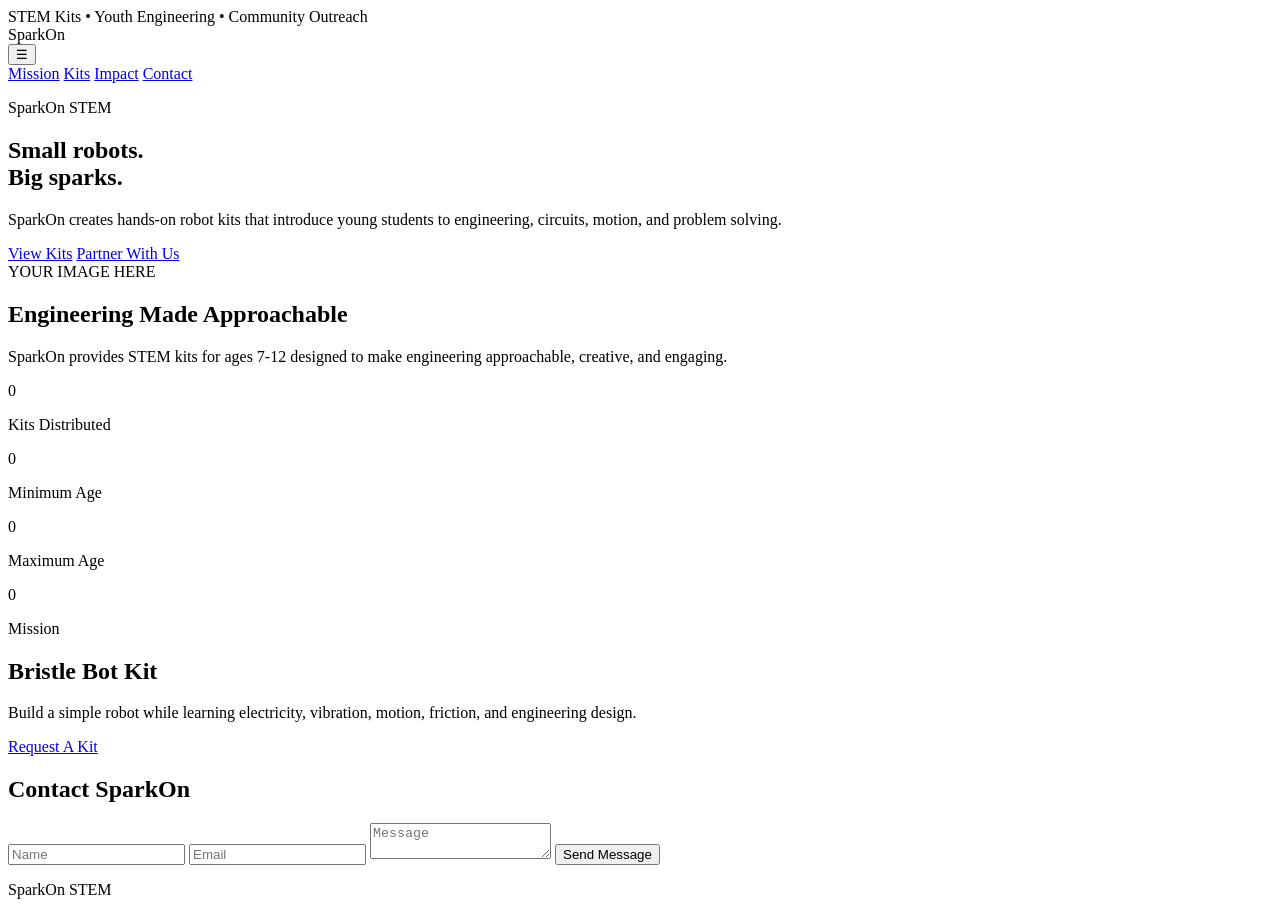
==== index.html @ 57039342 "Create index.html" ====
<!DOCTYPE html>
<html lang="en">
<head>
<meta charset="UTF-8">
<meta name="viewport" content="width=device-width, initial-scale=1.0">
<title>SparkOn STEM</title>
<link rel="stylesheet" href="styles.css">
</head>

<body>

<section class="sponsor-strip">
STEM Kits • Youth Engineering • Community Outreach
</section>

<header class="navbar">

<div class="logo">
SparkOn
</div>

<button id="menuBtn" class="menu-btn">
☰
</button>

<nav id="navMenu">
<a href="#mission">Mission</a>
<a href="#kits">Kits</a>
<a href="#impact">Impact</a>
<a href="#contact">Contact</a>
</nav>

</header>

<section class="hero">

<div class="hero-content">

<p class="eyebrow">
SparkOn STEM
</p>

<h1>
Small robots.<br>
Big sparks.
</h1>

<p>
SparkOn creates hands-on robot kits that introduce young students to engineering, circuits, motion, and problem solving.
</p>

<div class="hero-buttons">
<a class="btn primary" href="#kits">View Kits</a>
<a class="btn secondary" href="#contact">Partner With Us</a>
</div>

</div>

</section>

<section id="mission" class="grid-section">

<div class="image-placeholder">
YOUR IMAGE HERE
</div>

<div>
<h2>Engineering Made Approachable</h2>

<p>
SparkOn provides STEM kits for ages 7-12 designed to make engineering approachable, creative, and engaging.
</p>

</div>

</section>

<section id="impact" class="stats">

<div>
<span data-count="50">0</span>
<p>Kits Distributed</p>
</div>

<div>
<span data-count="7">0</span>
<p>Minimum Age</p>
</div>

<div>
<span data-count="12">0</span>
<p>Maximum Age</p>
</div>

<div>
<span data-count="1">0</span>
<p>Mission</p>
</div>

</section>

<section id="kits" class="main-section">

<h2>Bristle Bot Kit</h2>

<p>
Build a simple robot while learning electricity, vibration, motion, friction, and engineering design.
</p>

<a class="btn primary" href="#contact">
Request A Kit
</a>

</section>

<section id="contact" class="contact-section">

<h2>Contact SparkOn</h2>

<form>

<input type="text" placeholder="Name">

<input type="email" placeholder="Email">

<textarea placeholder="Message"></textarea>

<button class="btn primary">
Send Message
</button>

</form>

</section>

<footer>

<p>
SparkOn STEM
</p>

</footer>

<script src="script.js"></script>

</body>
</html>
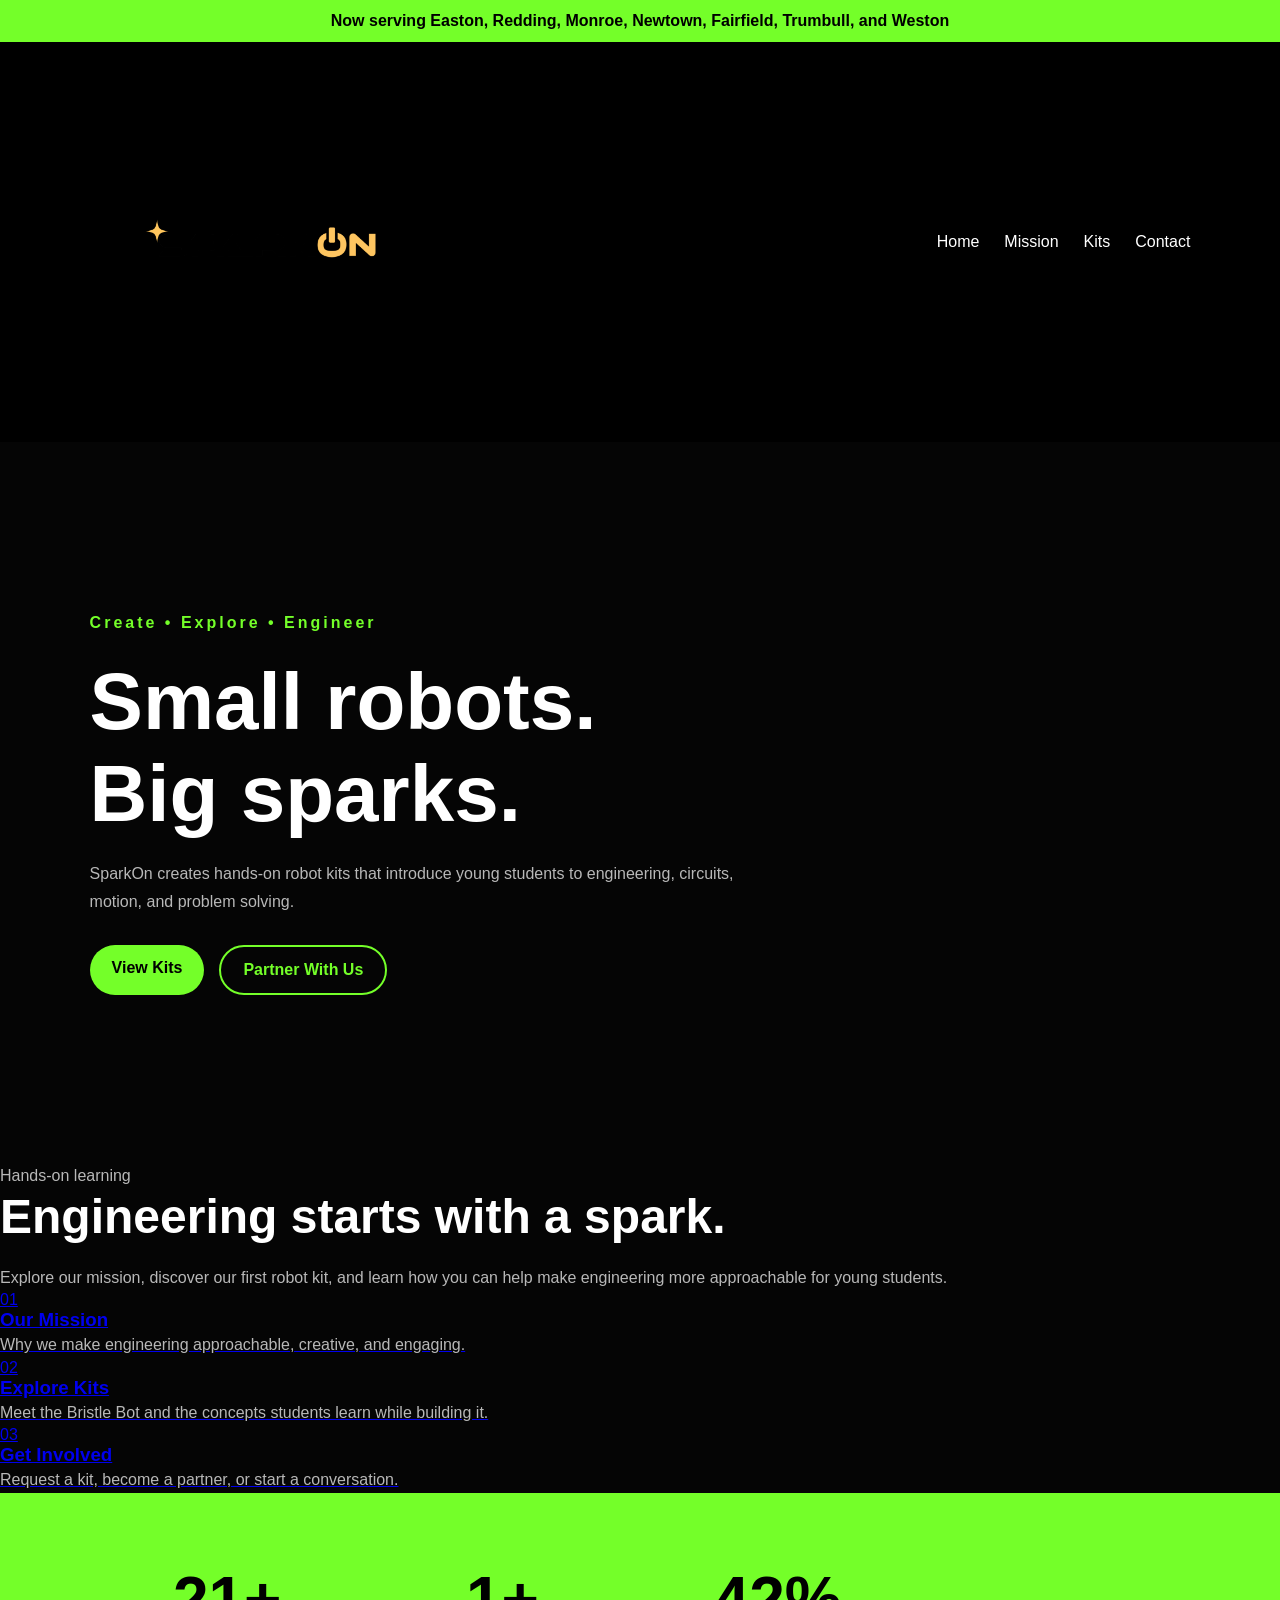
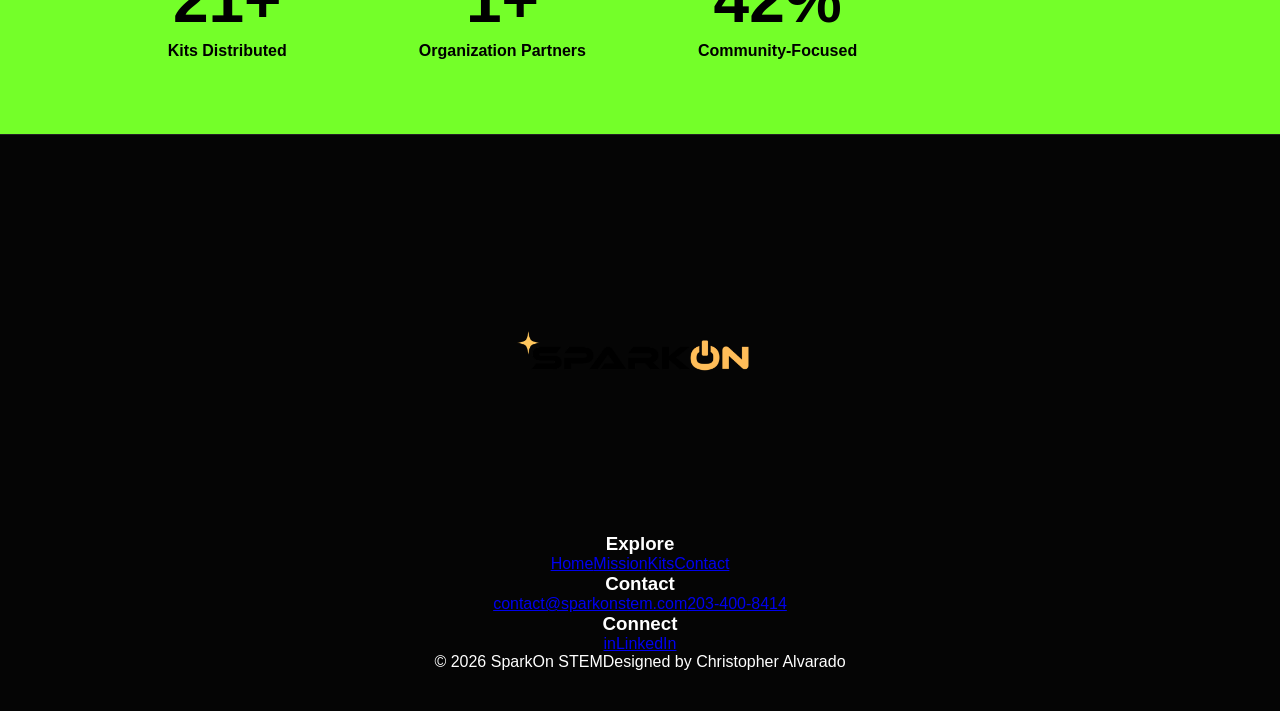
==== commit 9e7ba788: "Add files via upload Update SparkOn website design." ====
--- a/index.html
+++ b/index.html
@@ -3,145 +3,67 @@
 <head>
 <meta charset="UTF-8">
 <meta name="viewport" content="width=device-width, initial-scale=1.0">
-<title>SparkOn STEM</title>
-<link rel="stylesheet" href="styles.css">
+<title>SparkOn STEM | Home</title>
+<script>try{if(sessionStorage.getItem("sparkonPageTransition")==="1"){document.documentElement.classList.add("transition-preload");document.documentElement.style.background="#ffc45c";}}catch(e){}</script>
+<link rel="stylesheet" href="styles.css?v=32">
 </head>
+<body>
+<section class="sponsor-strip">Now serving Easton, Redding, Monroe, Newtown, Fairfield, Trumbull, and Weston</section>
+<header class="navbar">
+<a class="logo" href="index.html" aria-label="SparkOn home">
+<img src="sparkon-logo.png?v=2" alt="SparkOn" width="354" height="354">
+</a>
+<button id="menuBtn" class="menu-btn" aria-label="Open navigation">☰</button>
+<nav id="navMenu">
+<a class="active" href="index.html">Home</a>
+<a href="mission.html">Mission</a>
+<a href="kits.html">Kits</a>
+<a href="contact.html">Contact</a>
+</nav>
+</header>
 
-<body>
-
-<section class="sponsor-strip">
-STEM Kits • Youth Engineering • Community Outreach
+<main>
+<section class="hero">
+<div class="hero-content">
+<p class="eyebrow">Create • Explore • Engineer</p>
+<h1>Small robots.<br>Big sparks.</h1>
+<p>SparkOn creates hands-on robot kits that introduce young students to engineering, circuits, motion, and problem solving.</p>
+<div class="hero-buttons">
+<a class="btn primary" href="kits.html">View Kits</a>
+<a class="btn secondary" href="contact.html">Partner With Us</a>
+</div>
+</div>
 </section>
 
-<header class="navbar">
-
-<div class="logo">
-SparkOn
+<section class="home-intro">
+<p class="section-label">Hands-on learning</p>
+<h2>Engineering starts with a spark.</h2>
+<p>Explore our mission, discover our first robot kit, and learn how you can help make engineering more approachable for young students.</p>
+<div class="page-cards">
+<a class="page-card" href="mission.html"><span>01</span><h3>Our Mission</h3><p>Why we make engineering approachable, creative, and engaging.</p></a>
+<a class="page-card" href="kits.html"><span>02</span><h3>Explore Kits</h3><p>Meet the Bristle Bot and the concepts students learn while building it.</p></a>
+<a class="page-card" href="contact.html"><span>03</span><h3>Get Involved</h3><p>Request a kit, become a partner, or start a conversation.</p></a>
 </div>
-
-<button id="menuBtn" class="menu-btn">
-☰
-</button>
-
-<nav id="navMenu">
-<a href="#mission">Mission</a>
-<a href="#kits">Kits</a>
-<a href="#impact">Impact</a>
-<a href="#contact">Contact</a>
-</nav>
-
-</header>
-
-<section class="hero">
-
-<div class="hero-content">
-
-<p class="eyebrow">
-SparkOn STEM
-</p>
-
-<h1>
-Small robots.<br>
-Big sparks.
-</h1>
-
-<p>
-SparkOn creates hands-on robot kits that introduce young students to engineering, circuits, motion, and problem solving.
-</p>
-
-<div class="hero-buttons">
-<a class="btn primary" href="#kits">View Kits</a>
-<a class="btn secondary" href="#contact">Partner With Us</a>
-</div>
-
-</div>
-
 </section>
 
-<section id="mission" class="grid-section">
-
-<div class="image-placeholder">
-YOUR IMAGE HERE
-</div>
-
-<div>
-<h2>Engineering Made Approachable</h2>
-
-<p>
-SparkOn provides STEM kits for ages 7-12 designed to make engineering approachable, creative, and engaging.
-</p>
-
-</div>
-
+<section class="stats">
+<div><span data-count="50" data-suffix="+">0</span><p>Kits Distributed</p></div>
+<div><span data-count="3" data-suffix="+">0</span><p>Organization Partners</p></div>
+<div><span data-count="100" data-suffix="%">0</span><p>Community-Focused</p></div>
 </section>
-
-<section id="impact" class="stats">
-
-<div>
-<span data-count="50">0</span>
-<p>Kits Distributed</p>
-</div>
-
-<div>
-<span data-count="7">0</span>
-<p>Minimum Age</p>
-</div>
-
-<div>
-<span data-count="12">0</span>
-<p>Maximum Age</p>
-</div>
-
-<div>
-<span data-count="1">0</span>
-<p>Mission</p>
-</div>
-
-</section>
-
-<section id="kits" class="main-section">
-
-<h2>Bristle Bot Kit</h2>
-
-<p>
-Build a simple robot while learning electricity, vibration, motion, friction, and engineering design.
-</p>
-
-<a class="btn primary" href="#contact">
-Request A Kit
-</a>
-
-</section>
-
-<section id="contact" class="contact-section">
-
-<h2>Contact SparkOn</h2>
-
-<form>
-
-<input type="text" placeholder="Name">
-
-<input type="email" placeholder="Email">
-
-<textarea placeholder="Message"></textarea>
-
-<button class="btn primary">
-Send Message
-</button>
-
-</form>
-
-</section>
+</main>
 
 <footer>
-
-<p>
-SparkOn STEM
-</p>
-
+<div class="footer-main">
+<div class="footer-brand">
+<a class="footer-logo-main" href="index.html" aria-label="SparkOn home"><img src="sparkon-footer-logo.png" alt="SparkOn" width="354" height="354"></a>
+</div>
+<div class="footer-column"><h3>Explore</h3><a href="index.html">Home</a><a href="mission.html">Mission</a><a href="kits.html">Kits</a><a href="contact.html">Contact</a></div>
+<div class="footer-column"><h3>Contact</h3><a href="mailto:contact@sparkonstem.com?subject=SparkOn%20STEM%20Inquiry">contact@sparkonstem.com</a><a href="tel:+12034008414">203-400-8414</a></div>
+<div class="footer-column"><h3>Connect</h3><a class="footer-social" href="https://www.linkedin.com/company/sparkonstem/?viewAsMember=true" target="_blank" rel="noopener noreferrer"><span class="linkedin-icon" aria-hidden="true">in</span><span>LinkedIn</span></a></div>
+</div>
+<div class="footer-bottom"><span>© 2026 SparkOn STEM</span><span>Designed by Christopher Alvarado</span></div>
 </footer>
-
-<script src="script.js"></script>
-
+<script src="script.js?v=28"></script>
 </body>
 </html>
--- a/styles.css
+++ b/styles.css
@@ -0,0 +1,178 @@
+:root{
+--green:#74ff29;
+--black:#050505;
+--white:#ffffff;
+--gray:#b8b8b8;
+}
+
+*{
+margin:0;
+padding:0;
+box-sizing:border-box;
+}
+
+body{
+font-family:Arial,Helvetica,sans-serif;
+background:var(--black);
+color:white;
+}
+
+.sponsor-strip{
+background:var(--green);
+color:black;
+padding:12px;
+text-align:center;
+font-weight:800;
+}
+
+.navbar{
+display:flex;
+justify-content:space-between;
+align-items:center;
+padding:20px 7%;
+background:#000;
+position:sticky;
+top:0;
+}
+
+.logo{
+font-size:1.5rem;
+font-weight:900;
+}
+
+nav{
+display:flex;
+gap:25px;
+}
+
+nav a{
+text-decoration:none;
+color:white;
+}
+
+.hero{
+min-height:80vh;
+display:flex;
+align-items:center;
+padding:7%;
+}
+
+.hero-content{
+max-width:700px;
+}
+
+.eyebrow{
+color:var(--green);
+letter-spacing:3px;
+font-weight:700;
+}
+
+h1{
+font-size:5rem;
+margin:20px 0;
+}
+
+h2{
+font-size:3rem;
+margin-bottom:20px;
+}
+
+p{
+line-height:1.7;
+color:var(--gray);
+}
+
+.hero-buttons{
+display:flex;
+gap:15px;
+margin-top:30px;
+}
+
+.btn{
+padding:14px 22px;
+border-radius:999px;
+text-decoration:none;
+font-weight:800;
+display:inline-block;
+border:none;
+cursor:pointer;
+}
+
+.primary{
+background:var(--green);
+color:black;
+}
+
+.secondary{
+border:2px solid var(--green);
+color:var(--green);
+}
+
+.grid-section{
+padding:90px 7%;
+display:grid;
+grid-template-columns:1fr 1fr;
+gap:50px;
+align-items:center;
+}
+
+.image-placeholder{
+height:350px;
+border:2px solid var(--green);
+display:flex;
+align-items:center;
+justify-content:center;
+}
+
+.stats{
+background:var(--green);
+color:black;
+display:grid;
+grid-template-columns:repeat(4,1fr);
+text-align:center;
+padding:70px 7%;
+}
+
+.stats span{
+font-size:4rem;
+font-weight:900;
+}
+
+.stats p{
+color:black;
+font-weight:800;
+}
+
+.main-section{
+padding:90px 7%;
+text-align:center;
+}
+
+.contact-section{
+padding:90px 7%;
+}
+
+form{
+max-width:600px;
+margin:auto;
+display:grid;
+gap:15px;
+}
+
+input,
+textarea{
+padding:15px;
+background:#111;
+border:1px solid var(--green);
+color:white;
+}
+
+footer{
+padding:40px;
+text-align:center;
+border-top:1px solid #222;
+}
+
+.menu-btn{
+display:none;
+}
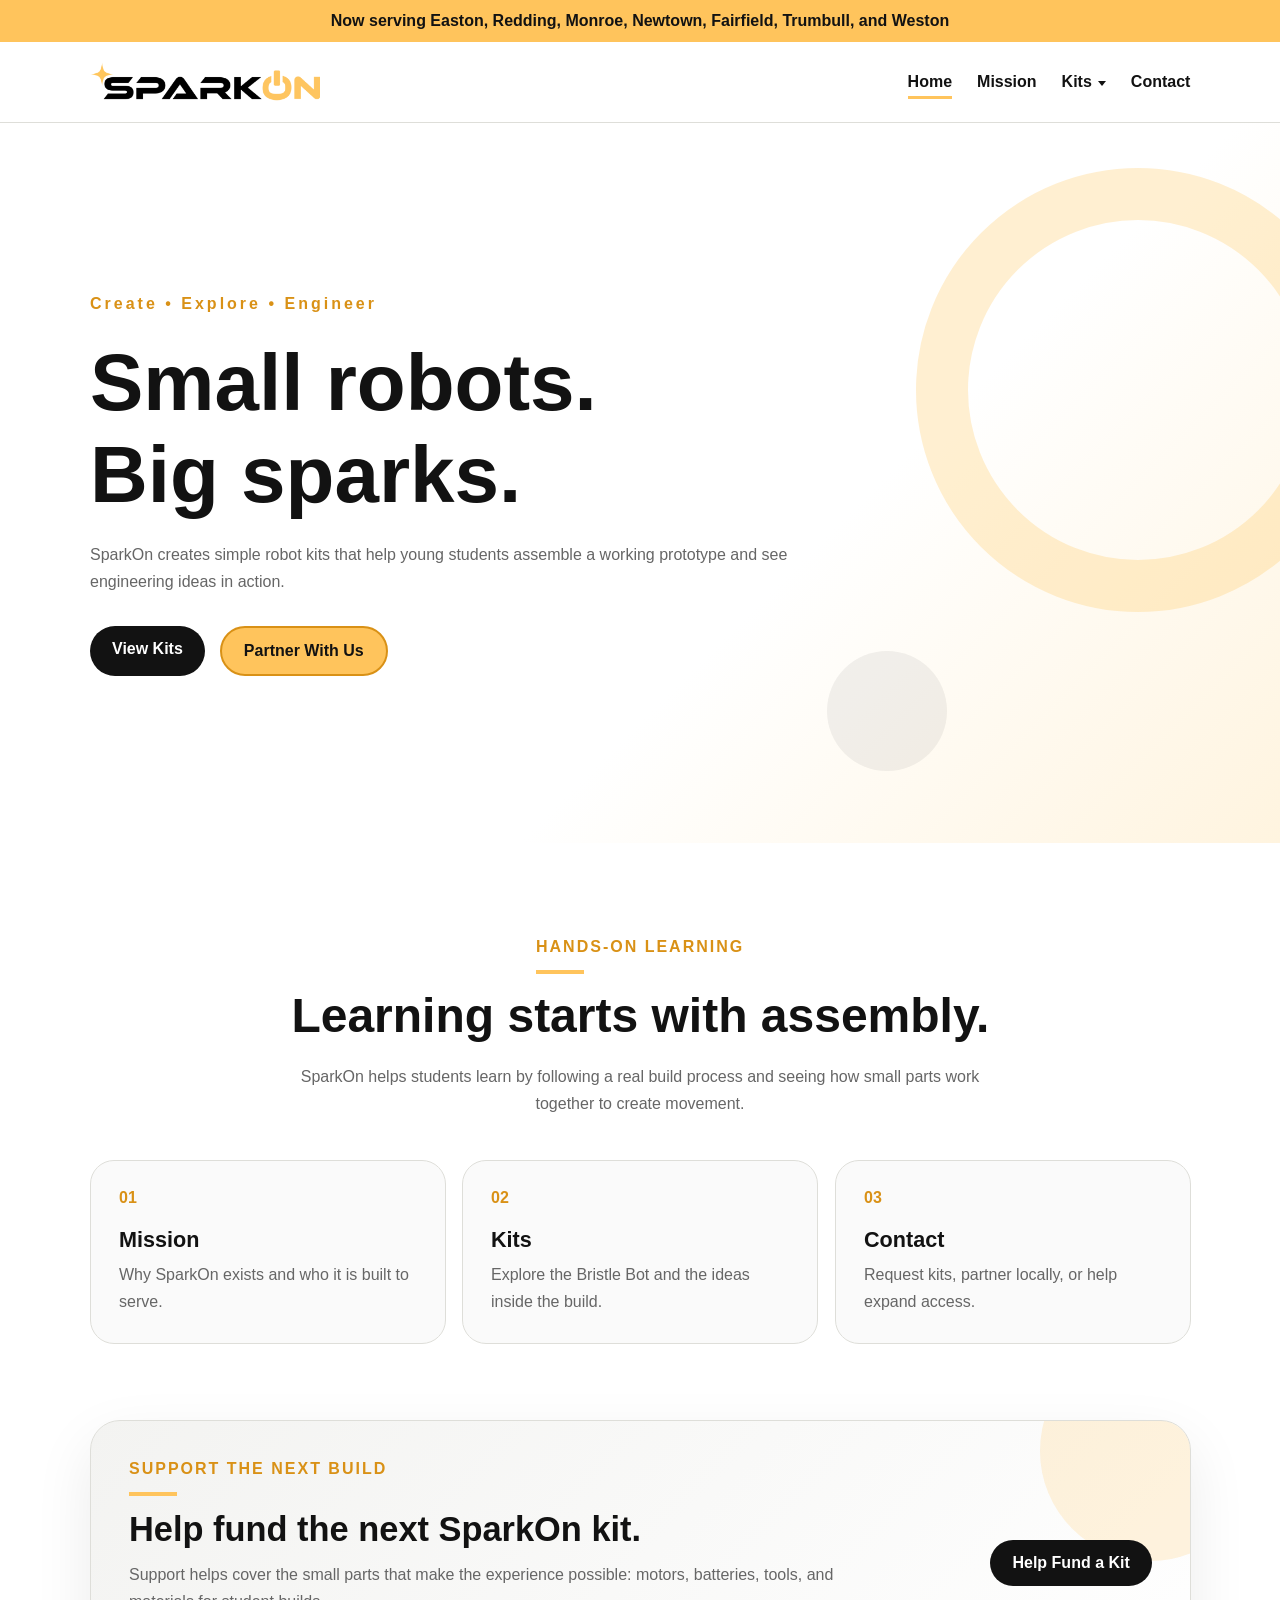
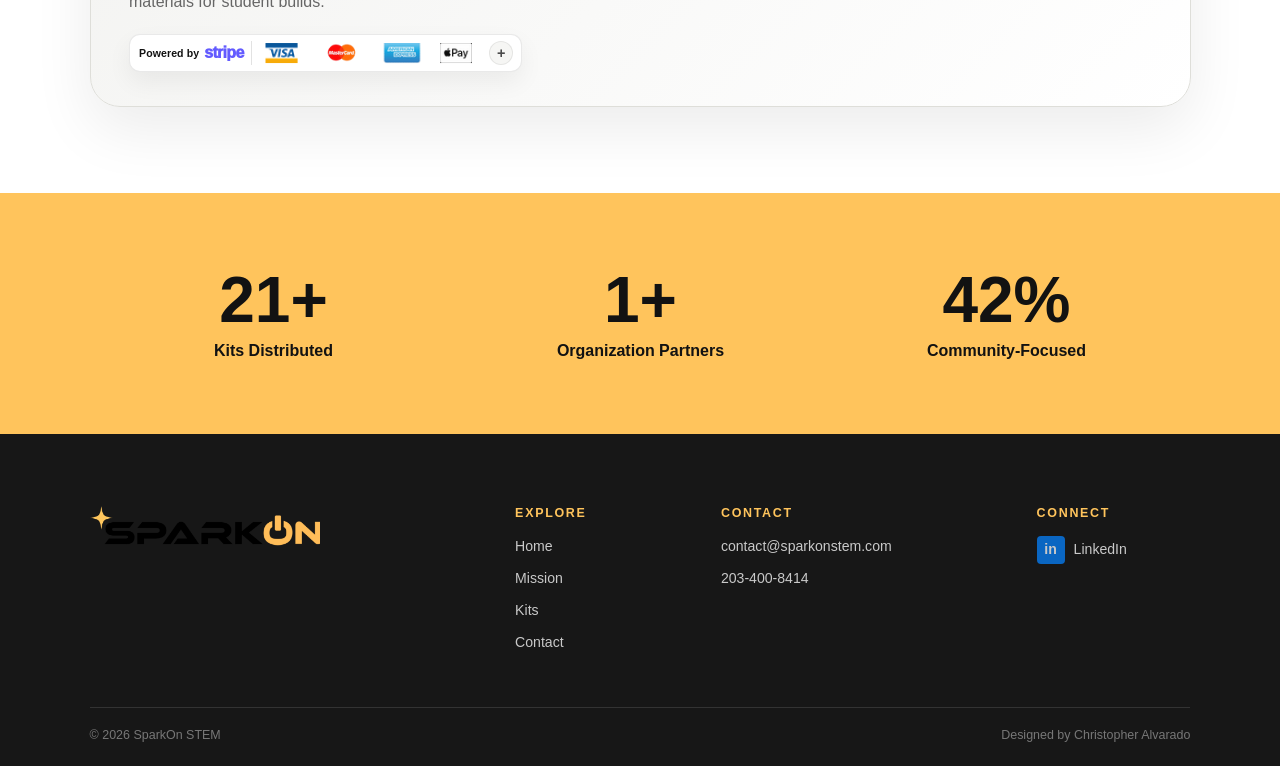
==== commit 20ed8e47: "Add files via upload" ====
--- a/index.html
+++ b/index.html
@@ -5,7 +5,7 @@
 <meta name="viewport" content="width=device-width, initial-scale=1.0">
 <title>SparkOn STEM | Home</title>
 <script>try{if(sessionStorage.getItem("sparkonPageTransition")==="1"){document.documentElement.classList.add("transition-preload");document.documentElement.style.background="#ffc45c";}}catch(e){}</script>
-<link rel="stylesheet" href="styles.css?v=32">
+<link rel="stylesheet" href="styles.css?v=48">
 </head>
 <body>
 <section class="sponsor-strip">Now serving Easton, Redding, Monroe, Newtown, Fairfield, Trumbull, and Weston</section>
@@ -17,7 +17,13 @@
 <nav id="navMenu">
 <a class="active" href="index.html">Home</a>
 <a href="mission.html">Mission</a>
-<a href="kits.html">Kits</a>
+<div class="nav-dropdown">
+<a href="kits.html" aria-haspopup="true">Kits</a>
+<div class="dropdown-menu" aria-label="Kit pages">
+<a href="kits.html">Bristle Bot</a>
+<a href="solar-car.html">Solar Powered Car</a>
+</div>
+</div>
 <a href="contact.html">Contact</a>
 </nav>
 </header>
@@ -27,7 +33,7 @@
 <div class="hero-content">
 <p class="eyebrow">Create • Explore • Engineer</p>
 <h1>Small robots.<br>Big sparks.</h1>
-<p>SparkOn creates hands-on robot kits that introduce young students to engineering, circuits, motion, and problem solving.</p>
+<p>SparkOn creates simple robot kits that help young students assemble a working prototype and see engineering ideas in action.</p>
 <div class="hero-buttons">
 <a class="btn primary" href="kits.html">View Kits</a>
 <a class="btn secondary" href="contact.html">Partner With Us</a>
@@ -37,13 +43,30 @@
 
 <section class="home-intro">
 <p class="section-label">Hands-on learning</p>
-<h2>Engineering starts with a spark.</h2>
-<p>Explore our mission, discover our first robot kit, and learn how you can help make engineering more approachable for young students.</p>
+<h2>Learning starts with assembly.</h2>
+<p>SparkOn helps students learn by following a real build process and seeing how small parts work together to create movement.</p>
 <div class="page-cards">
-<a class="page-card" href="mission.html"><span>01</span><h3>Our Mission</h3><p>Why we make engineering approachable, creative, and engaging.</p></a>
-<a class="page-card" href="kits.html"><span>02</span><h3>Explore Kits</h3><p>Meet the Bristle Bot and the concepts students learn while building it.</p></a>
-<a class="page-card" href="contact.html"><span>03</span><h3>Get Involved</h3><p>Request a kit, become a partner, or start a conversation.</p></a>
+<a class="page-card" href="mission.html"><span>01</span><h3>Mission</h3><p>Why SparkOn exists and who it is built to serve.</p></a>
+<a class="page-card" href="kits.html"><span>02</span><h3>Kits</h3><p>Explore the Bristle Bot and the ideas inside the build.</p></a>
+<a class="page-card" href="contact.html"><span>03</span><h3>Contact</h3><p>Request kits, partner locally, or help expand access.</p></a>
 </div>
+</section>
+
+<section class="home-support">
+<div>
+<p class="section-label">Support the next build</p>
+<h2>Help fund the next SparkOn kit.</h2>
+<p>Support helps cover the small parts that make the experience possible: motors, batteries, tools, and materials for student builds.</p>
+<div class="payment-trust" aria-label="Secure checkout through Stripe with major payment methods">
+<span class="stripe-secure"><span>Powered by</span><strong>stripe</strong></span>
+<span class="payment-logo"><img src="payment-visa-compact.png?v=1" alt="Visa"></span>
+<span class="payment-logo"><img class="mastercard-logo" src="payment-mastercard-real.png?v=1" alt="Mastercard"></span>
+<span class="payment-logo"><img src="payment-amex-compact.png?v=1" alt="American Express"></span>
+<span class="payment-logo"><img src="payment-apple-pay-compact.png?v=1" alt="Apple Pay"></span>
+<span class="payment-more" aria-label="More payment methods">+</span>
+</div>
+</div>
+<a class="btn primary" href="https://buy.stripe.com/5kQaEY0DTfpX9EY1y68IU00" target="_blank" rel="noopener noreferrer">Help Fund a Kit</a>
 </section>
 
 <section class="stats">
@@ -64,6 +87,6 @@
 </div>
 <div class="footer-bottom"><span>© 2026 SparkOn STEM</span><span>Designed by Christopher Alvarado</span></div>
 </footer>
-<script src="script.js?v=28"></script>
+<script src="script.js?v=30"></script>
 </body>
 </html>
--- a/styles.css
+++ b/styles.css
@@ -1,8 +1,15 @@
 :root{
---green:#74ff29;
---black:#050505;
+--yellow:#ffc45c;
+--yellow-dark:#d99116;
+--black:#121212;
 --white:#ffffff;
---gray:#b8b8b8;
+--gray:#666666;
+--light-gray:#f3f3f1;
+--line:#deded9;
+}
+
+html{
+background:var(--white);
 }
 
 *{
@@ -13,13 +20,23 @@
 
 body{
 font-family:Arial,Helvetica,sans-serif;
-background:var(--black);
-color:white;
-}
+background:var(--white);
+color:var(--black);
+min-height:100vh;
+display:flex;
+flex-direction:column;
+overflow-x:hidden;
+}
+
+body.modal-open{
+overflow:hidden;
+}
+
+main{flex:1;}
 
 .sponsor-strip{
-background:var(--green);
-color:black;
+background:var(--yellow);
+color:var(--black);
 padding:12px;
 text-align:center;
 font-weight:800;
@@ -30,24 +47,143 @@
 justify-content:space-between;
 align-items:center;
 padding:20px 7%;
-background:#000;
+background:rgba(255,255,255,.96);
 position:sticky;
 top:0;
+z-index:10;
+border-bottom:1px solid var(--line);
 }
 
 .logo{
-font-size:1.5rem;
-font-weight:900;
+position:relative;
+width:230px;
+height:40px;
+overflow:hidden;
+flex:0 0 auto;
+display:block;
+}
+
+.logo img{
+position:absolute;
+width:354px;
+height:354px;
+max-width:none;
+left:-55px;
+top:-157px;
 }
 
 nav{
 display:flex;
 gap:25px;
+align-items:center;
 }
 
 nav a{
 text-decoration:none;
-color:white;
+color:var(--black);
+font-weight:700;
+position:relative;
+padding:8px 0;
+}
+
+nav a::after{
+content:"";
+position:absolute;
+left:0;
+right:0;
+bottom:0;
+height:3px;
+background:var(--yellow);
+transform:scaleX(0);
+transition:transform .2s ease;
+}
+
+nav a:hover::after,
+nav a.active::after{
+transform:scaleX(1);
+}
+
+.nav-dropdown{
+position:relative;
+display:flex;
+align-items:center;
+}
+
+.nav-dropdown>a{
+display:inline-flex;
+align-items:center;
+gap:6px;
+}
+
+.nav-dropdown>a::before{
+content:"";
+width:0;
+height:0;
+border-left:4px solid transparent;
+border-right:4px solid transparent;
+border-top:5px solid currentColor;
+order:2;
+transform:translateY(1px);
+transition:transform .22s ease;
+}
+
+.nav-dropdown:hover>a::before,
+.nav-dropdown:focus-within>a::before{
+transform:translateY(1px) rotate(180deg);
+}
+
+.dropdown-menu{
+position:absolute;
+top:calc(100% + 12px);
+left:50%;
+transform:translate(-50%,8px);
+min-width:210px;
+padding:10px;
+border-radius:18px;
+background:rgba(255,255,255,.98);
+border:1px solid var(--line);
+box-shadow:0 22px 55px rgba(18,18,18,.14);
+opacity:0;
+visibility:hidden;
+pointer-events:none;
+transition:opacity .22s ease,transform .22s ease,visibility .22s ease;
+z-index:30;
+}
+
+.dropdown-menu::before{
+content:"";
+position:absolute;
+left:0;
+right:0;
+top:-14px;
+height:14px;
+}
+
+.nav-dropdown:hover .dropdown-menu,
+.nav-dropdown:focus-within .dropdown-menu{
+opacity:1;
+visibility:visible;
+pointer-events:auto;
+transform:translate(-50%,0);
+}
+
+.dropdown-menu a{
+display:block;
+padding:11px 12px;
+border-radius:12px;
+white-space:nowrap;
+font-size:.94rem;
+transition:background .2s ease,transform .2s ease;
+}
+
+.dropdown-menu a::after{
+display:none;
+}
+
+.dropdown-menu a:hover,
+.dropdown-menu a.active{
+background:#fff4df;
+transform:translateX(2px);
 }
 
 .hero{
@@ -55,14 +191,53 @@
 display:flex;
 align-items:center;
 padding:7%;
+background:linear-gradient(135deg,var(--white) 0%,var(--white) 62%,#fff4df 100%);
+position:relative;
+overflow:hidden;
+}
+
+.hero::before,
+.hero::after{
+content:"";
+position:absolute;
+border-radius:50%;
+pointer-events:none;
+}
+
+.hero::before{
+width:340px;
+height:340px;
+right:-80px;
+top:45px;
+border:52px solid rgba(255,196,92,.28);
+animation:float-shape 8s ease-in-out infinite;
+}
+
+.hero::after{
+width:120px;
+height:120px;
+right:26%;
+bottom:10%;
+background:rgba(18,18,18,.06);
+animation:float-shape 6s ease-in-out infinite reverse;
 }
 
 .hero-content{
 max-width:700px;
-}
+position:relative;
+z-index:1;
+}
+
+.hero-content>*{
+animation:hero-enter .8s ease both;
+}
+
+.hero-content h1{animation-delay:.1s;}
+.hero-content>p:not(.eyebrow){animation-delay:.2s;}
+.hero-buttons{animation-delay:.3s;}
 
 .eyebrow{
-color:var(--green);
+color:var(--yellow-dark);
 letter-spacing:3px;
 font-weight:700;
 }
@@ -99,13 +274,14 @@
 }
 
 .primary{
-background:var(--green);
-color:black;
+background:var(--black);
+color:var(--white);
 }
 
 .secondary{
-border:2px solid var(--green);
-color:var(--green);
+border:2px solid var(--yellow-dark);
+color:var(--black);
+background:var(--yellow);
 }
 
 .grid-section{
@@ -114,21 +290,77 @@
 grid-template-columns:1fr 1fr;
 gap:50px;
 align-items:center;
+background:var(--light-gray);
 }
 
 .image-placeholder{
 height:350px;
-border:2px solid var(--green);
+border:2px solid var(--yellow-dark);
+background:var(--white);
+color:var(--gray);
 display:flex;
 align-items:center;
 justify-content:center;
 }
 
+.founder-section{
+padding:100px 7%;
+background:var(--white);
+display:grid;
+grid-template-columns:.85fr 1.15fr;
+gap:54px;
+align-items:center;
+}
+
+.founder-photo{
+min-height:460px;
+border-radius:34px;
+background:
+linear-gradient(135deg,rgba(255,196,92,.9),rgba(255,244,223,.98)),
+repeating-linear-gradient(45deg,rgba(18,18,18,.05) 0 12px,rgba(255,255,255,.2) 12px 24px);
+border:1px solid rgba(217,145,22,.25);
+display:flex;
+align-items:center;
+justify-content:center;
+text-align:center;
+padding:28px;
+color:rgba(18,18,18,.6);
+font-weight:900;
+box-shadow:0 24px 70px rgba(18,18,18,.12);
+position:relative;
+overflow:hidden;
+}
+
+.founder-photo::after{
+content:"";
+position:absolute;
+width:170px;
+height:170px;
+right:-42px;
+top:-44px;
+border-radius:50%;
+background:rgba(18,18,18,.08);
+}
+
+.founder-copy{
+max-width:760px;
+}
+
+.founder-title{
+color:var(--yellow-dark);
+font-weight:900;
+margin:-8px 0 22px;
+}
+
+.founder-copy p:not(.section-label):not(.founder-title){
+margin-bottom:16px;
+}
+
 .stats{
-background:var(--green);
-color:black;
+background:var(--yellow);
+color:var(--black);
 display:grid;
-grid-template-columns:repeat(4,1fr);
+grid-template-columns:repeat(3,1fr);
 text-align:center;
 padding:70px 7%;
 }
@@ -139,17 +371,985 @@
 }
 
 .stats p{
-color:black;
+color:var(--black);
 font-weight:800;
 }
 
 .main-section{
 padding:90px 7%;
 text-align:center;
+background:var(--white);
+}
+
+.home-intro{
+padding:90px 7% 76px;
+text-align:center;
+background:var(--white);
+}
+
+.home-intro>p:not(.section-label){
+max-width:720px;
+margin:0 auto;
+}
+
+.home-support{
+margin:0 auto 86px;
+width:min(1120px,86%);
+padding:34px 38px;
+background:linear-gradient(135deg,var(--light-gray),var(--white));
+color:var(--black);
+display:flex;
+align-items:center;
+justify-content:space-between;
+gap:32px;
+border:1px solid var(--line);
+border-radius:30px;
+position:relative;
+overflow:hidden;
+box-shadow:0 22px 60px rgba(18,18,18,.08);
+}
+
+.home-support::after{
+content:"";
+position:absolute;
+width:220px;
+height:220px;
+right:-70px;
+top:-80px;
+border-radius:50%;
+background:rgba(255,196,92,.2);
+pointer-events:none;
+}
+
+.home-support>div,
+.home-support .btn{
+position:relative;
+z-index:1;
+}
+
+.home-support h2{
+font-size:2.15rem;
+margin-bottom:12px;
+}
+
+.home-support .section-label{
+color:var(--yellow-dark);
+}
+
+.home-support p:not(.section-label){
+max-width:720px;
+color:var(--gray);
+}
+
+.home-support .btn{
+background:var(--black);
+color:var(--white);
+white-space:nowrap;
+}
+
+.payment-trust{
+margin-top:18px;
+display:inline-flex;
+align-items:center;
+gap:8px;
+flex-wrap:wrap;
+padding:6px 8px;
+border-radius:11px;
+background:var(--white);
+border:1px solid rgba(18,18,18,.09);
+box-shadow:0 10px 24px rgba(18,18,18,.06);
+}
+
+.stripe-secure{
+display:inline-flex;
+align-items:center;
+gap:5px;
+min-height:24px;
+padding:0 7px 0 1px;
+color:var(--black);
+font-weight:800;
+font-size:.66rem;
+letter-spacing:.1px;
+white-space:nowrap;
+border-right:1px solid rgba(18,18,18,.12);
+}
+
+.stripe-secure strong{
+font-size:1rem;
+letter-spacing:-.7px;
+color:#635bff;
+font-weight:950;
+font-family:Arial Black,Arial,Helvetica,sans-serif;
+line-height:1;
+}
+
+.payment-logo,
+.payment-more{
+width:auto;
+height:24px;
+min-width:0;
+border-radius:4px;
+background:transparent;
+border:0;
+box-shadow:none;
+display:inline-flex;
+align-items:center;
+justify-content:center;
+position:relative;
+overflow:hidden;
+opacity:.96;
+transition:opacity .2s ease,transform .2s ease;
+}
+
+.payment-logo:hover,
+.payment-more:hover{
+opacity:1;
+transform:translateY(-1px);
+}
+
+.payment-logo img{
+height:22px;
+width:auto;
+max-width:52px;
+max-height:22px;
+object-fit:contain;
+display:block;
+}
+
+.payment-logo .mastercard-logo{
+height:22px;
+max-width:60px;
+transform:translateY(0);
+}
+
+.payment-more{
+width:24px;
+min-width:24px;
+height:24px;
+border-radius:50%;
+background:#f6f6f4;
+border:1px solid rgba(18,18,18,.08);
+font-weight:900;
+font-size:.9rem;
+color:#444;
+}
+
+.payment-trust-dark{
+margin-top:12px;
+}
+
+.section-label{
+color:var(--yellow-dark);
+font-weight:900;
+letter-spacing:2px;
+text-transform:uppercase;
+margin-bottom:14px;
+display:inline-block;
+position:relative;
+}
+
+.section-label::after{
+content:"";
+display:block;
+width:48px;
+height:4px;
+margin-top:10px;
+background:var(--yellow);
+animation:line-grow 1.1s ease both;
+}
+
+.page-cards{
+display:grid;
+grid-template-columns:repeat(3,1fr);
+gap:16px;
+margin-top:42px;
+text-align:left;
+}
+
+.page-card{
+display:block;
+padding:28px;
+background:#fafafa;
+border:1px solid var(--line);
+border-radius:24px;
+text-decoration:none;
+color:var(--black);
+transition:transform .2s ease,border-color .2s ease,box-shadow .2s ease,background .2s ease;
+}
+
+.page-card:hover{
+transform:translateY(-5px);
+border-color:var(--yellow-dark);
+background:var(--white);
+box-shadow:0 18px 42px rgba(18,18,18,.07);
+}
+
+.page-card span{
+color:var(--yellow-dark);
+font-weight:900;
+}
+
+.page-card h3{
+font-size:1.35rem;
+margin:20px 0 8px;
+}
+
+.page-hero{
+padding:110px 7%;
+background:linear-gradient(135deg,var(--white),#fff4df);
+background-size:180% 180%;
+position:relative;
+overflow:hidden;
+animation:gradient-drift 8s ease-in-out infinite;
+}
+
+.page-hero::after{
+content:"";
+position:absolute;
+width:230px;
+height:230px;
+right:-55px;
+bottom:-85px;
+border:38px solid rgba(255,196,92,.3);
+border-radius:50%;
+animation:float-shape 7s ease-in-out infinite;
+pointer-events:none;
+}
+
+.page-hero h1{
+max-width:900px;
+}
+
+.page-hero>p:last-child{
+max-width:700px;
+font-size:1.1rem;
+}
+
+.kits-hero{
+display:grid;
+grid-template-columns:minmax(0,1fr) minmax(320px,.82fr);
+gap:56px;
+align-items:center;
+min-height:560px;
+padding-top:88px;
+padding-bottom:88px;
+}
+
+.kits-hero-copy,
+.kits-hero-visual{
+position:relative;
+z-index:1;
+}
+
+.kits-hero-copy{
+max-width:760px;
+}
+
+.kits-hero-copy p:last-child{
+max-width:620px;
+font-size:1.1rem;
+}
+
+.kits-hero-visual{
+justify-self:end;
+width:min(100%,620px);
+isolation:isolate;
+}
+
+.kits-hero-visual picture,
+.kits-hero-visual img{
+display:block;
+width:100%;
+}
+
+.kits-hero-visual img{
+height:auto;
+filter:drop-shadow(0 34px 32px rgba(18,18,18,.24));
+transform:rotate(-2deg) translateY(8px);
+transition:transform .45s ease,filter .45s ease;
+}
+
+.kits-hero-visual::before{
+content:"";
+position:absolute;
+left:8%;
+right:1%;
+bottom:7%;
+height:34%;
+border-radius:999px;
+background:radial-gradient(ellipse at center,rgba(255,196,92,.52),rgba(255,196,92,.2) 48%,rgba(255,196,92,0) 72%);
+z-index:-1;
+filter:blur(3px);
+transform:rotate(-3deg);
+}
+
+.kits-hero-visual:hover img{
+transform:rotate(-1deg) translateY(0);
+filter:drop-shadow(0 40px 34px rgba(18,18,18,.28));
+}
+
+.page-content{
+min-height:480px;
+}
+
+.coming-soon-page{
+min-height:58vh;
+display:flex;
+align-items:center;
+justify-content:center;
+text-align:center;
+padding:110px 7%;
+background:linear-gradient(135deg,var(--white),#fff4df);
+position:relative;
+overflow:hidden;
+}
+
+.coming-soon-page::after{
+content:"";
+position:absolute;
+width:280px;
+height:280px;
+border:42px solid rgba(255,196,92,.28);
+border-radius:50%;
+right:-70px;
+bottom:-105px;
+animation:float-shape 7s ease-in-out infinite;
+}
+
+.coming-soon-page h1{
+position:relative;
+z-index:1;
+}
+
+.kit-feature{
+display:grid;
+grid-template-columns:220px 1fr;
+gap:60px;
+align-items:center;
+padding:96px 7% 78px;
+background:linear-gradient(180deg,var(--white) 0%,#fffaf0 100%);
+position:relative;
+}
+
+.kit-feature>div:last-child{
+max-width:720px;
+}
+
+.kit-feature .btn{
+margin-top:28px;
+}
+
+.kit-actions{
+display:flex;
+align-items:flex-start;
+gap:14px;
+flex-wrap:wrap;
+margin-top:28px;
+}
+
+.kit-actions .btn{
+margin-top:0;
+font-size:1rem;
+font-weight:800;
+line-height:1.2;
+padding:14px 22px;
+min-height:48px;
+display:inline-flex;
+align-items:center;
+justify-content:center;
+}
+
+.kit-contents-panel{
+display:grid;
+grid-template-columns:repeat(2,minmax(0,1fr));
+gap:14px;
+animation:panel-rise .38s cubic-bezier(.16,1,.3,1) both;
+}
+
+.kit-contents-panel article{
+padding:18px;
+border-radius:22px;
+background:var(--light-gray);
+border:1px solid var(--line);
+transition:transform .25s ease,border-color .25s ease,background .25s ease;
+}
+
+.kit-contents-panel article:hover{
+transform:translateY(-4px);
+border-color:var(--yellow-dark);
+background:#fff8ea;
+}
+
+.kit-contents-panel span{
+color:var(--yellow-dark);
+font-size:.75rem;
+font-weight:900;
+letter-spacing:1.4px;
+}
+
+.kit-contents-panel h3{
+font-size:1.05rem;
+margin:8px 0 4px;
+}
+
+.kit-contents-panel p{
+font-size:.92rem;
+line-height:1.55;
+}
+
+.kit-modal{
+position:fixed;
+inset:0;
+z-index:20000;
+display:flex;
+align-items:center;
+justify-content:center;
+padding:26px;
+opacity:0;
+visibility:hidden;
+pointer-events:none;
+transition:opacity .28s ease,visibility .28s ease;
+}
+
+.kit-modal.is-open{
+opacity:1;
+visibility:visible;
+pointer-events:auto;
+}
+
+.kit-modal-backdrop{
+position:absolute;
+inset:0;
+background:rgba(18,18,18,.56);
+backdrop-filter:blur(8px);
+}
+
+.kit-modal-window{
+position:relative;
+width:min(920px,100%);
+max-height:88vh;
+overflow:auto;
+background:var(--white);
+border-radius:34px;
+padding:42px;
+box-shadow:0 40px 110px rgba(0,0,0,.36);
+transform:translateY(26px) scale(.96);
+transition:transform .34s cubic-bezier(.16,1,.3,1);
+}
+
+.kit-modal.is-open .kit-modal-window{
+transform:translateY(0) scale(1);
+}
+
+.kit-modal-close{
+position:absolute;
+right:22px;
+top:20px;
+width:42px;
+height:42px;
+border-radius:50%;
+border:0;
+background:var(--black);
+color:var(--white);
+font-size:1.65rem;
+line-height:1;
+cursor:pointer;
+display:flex;
+align-items:center;
+justify-content:center;
+transition:transform .2s ease,background .2s ease;
+}
+
+.kit-modal-close:hover{
+transform:rotate(8deg) scale(1.05);
+background:#2a2a2a;
+}
+
+.kit-modal-window h2{
+font-size:2.35rem;
+max-width:680px;
+margin-bottom:12px;
+padding-right:48px;
+}
+
+.kit-modal-intro{
+max-width:660px;
+margin-bottom:28px;
+}
+
+.learning-section{
+padding:86px 7% 96px;
+background:linear-gradient(180deg,#fffaf0 0%,var(--light-gray) 100%);
+position:relative;
+}
+
+.learning-intro{
+max-width:760px;
+margin:0 auto 42px;
+text-align:center;
+}
+
+.learning-intro p:not(.section-label){
+max-width:680px;
+margin:0 auto;
+}
+
+.learning-grid{
+max-width:1080px;
+margin:0 auto;
+display:grid;
+grid-template-columns:repeat(4,1fr);
+gap:16px;
+}
+
+.learning-grid article{
+padding:26px;
+background:var(--white);
+border:1px solid var(--line);
+border-radius:24px;
+box-shadow:0 18px 42px rgba(18,18,18,.06);
+transition:transform .25s ease,border-color .25s ease,box-shadow .25s ease;
+}
+
+.learning-grid article:hover{
+transform:translateY(-5px);
+border-color:rgba(217,145,22,.42);
+box-shadow:0 24px 56px rgba(18,18,18,.09);
+}
+
+.learning-grid span{
+color:var(--yellow-dark);
+font-size:.75rem;
+font-weight:900;
+letter-spacing:1.5px;
+}
+
+.learning-grid h3{
+font-size:1.1rem;
+margin:16px 0 8px;
+}
+
+.learning-grid p{
+font-size:.94rem;
+line-height:1.58;
+}
+
+.kit-number{
+font-size:7rem;
+line-height:1;
+font-weight:900;
+color:var(--yellow);
+}
+
+.video-feature{
+padding:96px 7%;
+background:linear-gradient(135deg,#171717 0%,#101010 58%,#241a0a 100%);
+color:var(--white);
+display:grid;
+grid-template-columns:.85fr 1.15fr;
+gap:48px;
+align-items:center;
+position:relative;
+overflow:hidden;
+}
+
+.video-feature::after{
+content:"";
+position:absolute;
+width:360px;
+height:360px;
+right:-120px;
+top:-140px;
+border-radius:50%;
+background:rgba(255,196,92,.16);
+pointer-events:none;
+}
+
+.video-copy{
+position:relative;
+z-index:1;
+}
+
+.video-copy p:not(.section-label){
+color:#d7d7d7;
+}
+
+.video-placeholder{
+min-height:360px;
+border:1px solid rgba(255,255,255,.16);
+border-radius:32px;
+background:linear-gradient(135deg,#242424,#101010 62%,rgba(255,196,92,.24));
+display:flex;
+flex-direction:column;
+align-items:center;
+justify-content:center;
+text-align:center;
+padding:42px;
+position:relative;
+z-index:1;
+box-shadow:0 28px 70px rgba(0,0,0,.28);
+}
+
+.play-button{
+width:86px;
+height:86px;
+border-radius:50%;
+background:var(--yellow);
+color:var(--black);
+display:flex;
+align-items:center;
+justify-content:center;
+font-size:2rem;
+padding-left:5px;
+margin-bottom:24px;
+box-shadow:0 0 0 16px rgba(255,196,92,.18);
+}
+
+.video-placeholder p{
+color:var(--white);
+font-weight:900;
+font-size:1.2rem;
+margin-bottom:8px;
+}
+
+.video-placeholder span{
+color:#bdbdbd;
+font-weight:800;
+letter-spacing:1.5px;
+text-transform:uppercase;
+font-size:.75rem;
+}
+
+.instructions-section{
+padding:110px 7%;
+background:linear-gradient(180deg,#f8f8f5 0%,var(--white) 100%);
+}
+
+.instructions-intro{
+max-width:780px;
+margin:0 auto 56px;
+text-align:center;
+}
+
+.scroll-cue{
+margin:30px auto 0;
+display:inline-flex;
+align-items:center;
+gap:12px;
+padding:12px 18px;
+border-radius:999px;
+background:var(--black);
+color:var(--white);
+box-shadow:0 16px 36px rgba(18,18,18,.16);
+}
+
+.scroll-cue span{
+font-weight:900;
+font-size:.82rem;
+letter-spacing:1px;
+text-transform:uppercase;
+}
+
+.scroll-arrow{
+width:32px;
+height:32px;
+border-radius:50%;
+background:var(--yellow);
+color:var(--black);
+display:flex;
+align-items:center;
+justify-content:center;
+font-size:1.25rem;
+font-weight:900;
+animation:arrow-bounce 1.15s ease-in-out infinite;
+}
+
+.instruction-steps{
+max-width:880px;
+margin:0 auto;
+display:grid;
+gap:24px;
+}
+
+.instruction-step{
+position:relative;
+padding:34px 34px 34px 92px;
+background:var(--white);
+border:1px solid var(--line);
+box-shadow:0 18px 45px rgba(18,18,18,.07);
+overflow:hidden;
+transition:transform .35s ease,box-shadow .35s ease,border-color .35s ease;
+}
+
+.instruction-step:hover{
+transform:translateY(-6px);
+border-color:rgba(217,145,22,.42);
+box-shadow:0 26px 70px rgba(18,18,18,.12);
+}
+
+.instruction-step::before{
+content:"";
+position:absolute;
+left:32px;
+top:34px;
+width:32px;
+height:32px;
+border-radius:50%;
+background:var(--yellow);
+box-shadow:0 0 0 10px rgba(255,196,92,.22);
+}
+
+.instruction-step span{
+color:var(--yellow-dark);
+font-size:.78rem;
+font-weight:900;
+letter-spacing:1.5px;
+text-transform:uppercase;
+}
+
+.instruction-step h3{
+font-size:1.45rem;
+margin:8px 0 8px;
+}
+
+.step-photo{
+margin-top:0;
+max-height:0;
+opacity:0;
+transform:translateY(18px) scale(.98);
+overflow:hidden;
+border-radius:22px;
+background:
+linear-gradient(135deg,rgba(255,196,92,.92),rgba(255,244,223,.98)),
+repeating-linear-gradient(45deg,rgba(18,18,18,.06) 0 10px,rgba(255,255,255,.12) 10px 20px);
+border:1px solid rgba(217,145,22,.28);
+padding:0 26px;
+transition:max-height .55s cubic-bezier(.16,1,.3,1),opacity .35s ease,transform .5s cubic-bezier(.16,1,.3,1),margin-top .35s ease,padding .35s ease;
+}
+
+.instruction-step:hover .step-photo,
+.instruction-step:focus-within .step-photo{
+max-height:220px;
+opacity:1;
+transform:translateY(0) scale(1);
+margin-top:22px;
+padding:26px;
+}
+
+.step-photo{
+display:flex;
+flex-direction:column;
+align-items:center;
+justify-content:center;
+text-align:center;
+}
+
+.step-photo::before{
+content:"";
+width:52px;
+height:52px;
+border-radius:18px;
+background:rgba(18,18,18,.12);
+box-shadow:inset 0 0 0 2px rgba(18,18,18,.12);
+margin-bottom:14px;
+}
+
+.step-photo strong{
+color:var(--black);
+font-size:1rem;
+margin-bottom:6px;
+}
+
+.step-photo small{
+color:rgba(18,18,18,.68);
+font-weight:800;
+line-height:1.45;
+}
+
+.support-section{
+margin:80px auto 90px;
+width:min(1120px,86%);
+padding:34px 38px;
+background:linear-gradient(135deg,var(--light-gray),var(--white));
+display:grid;
+grid-template-columns:1.1fr .9fr;
+gap:34px;
+align-items:center;
+border:1px solid var(--line);
+border-radius:30px;
+box-shadow:0 22px 60px rgba(18,18,18,.08);
+position:relative;
+overflow:hidden;
+}
+
+.support-section::after{
+content:"";
+position:absolute;
+width:220px;
+height:220px;
+right:-70px;
+top:-80px;
+border-radius:50%;
+background:rgba(255,196,92,.2);
+pointer-events:none;
+}
+
+.support-section>div:first-child{
+max-width:650px;
+position:relative;
+z-index:1;
+}
+
+.support-card{
+padding:0;
+background:transparent;
+color:var(--black);
+border-radius:0;
+box-shadow:none;
+position:relative;
+z-index:1;
+}
+
+.support-card h3{
+font-size:1.7rem;
+margin-bottom:12px;
+}
+
+.support-card p{
+color:var(--gray);
+margin-bottom:22px;
+}
+
+.support-card .btn{
+background:var(--black);
+color:var(--white);
+}
+
+.stripe-checkout-badge{
+margin-top:18px;
+display:inline-flex;
+align-items:center;
+gap:10px;
+padding:10px 12px;
+border-radius:999px;
+background:rgba(255,255,255,.08);
+border:1px solid rgba(255,255,255,.14);
+color:#d7d7d7;
+font-size:.82rem;
+font-weight:800;
+}
+
+.stripe-logo{
+display:inline-flex;
+align-items:center;
+justify-content:center;
+padding:5px 9px 6px;
+border-radius:7px;
+background:#635bff;
+color:var(--white);
+font-weight:900;
+font-size:.9rem;
+letter-spacing:-.5px;
+font-family:Arial,Helvetica,sans-serif;
+line-height:1;
+}
+
+.support-card .btn:disabled{
+opacity:.78;
+cursor:not-allowed;
 }
 
 .contact-section{
 padding:90px 7%;
+background:var(--light-gray);
+}
+
+.faq-section{
+padding:90px 7%;
+background:var(--white);
+}
+
+.faq-intro{
+max-width:760px;
+margin:0 auto 34px;
+text-align:center;
+}
+
+.faq-intro .section-label{
+margin-bottom:0;
+}
+
+.faq-list{
+max-width:900px;
+margin:0 auto;
+display:grid;
+gap:14px;
+}
+
+.faq-list details{
+background:var(--light-gray);
+border:1px solid var(--line);
+border-radius:22px;
+overflow:hidden;
+transition:border-color .25s ease,box-shadow .25s ease,transform .25s ease;
+}
+
+.faq-list details:hover,
+.faq-list details[open]{
+border-color:rgba(217,145,22,.45);
+box-shadow:0 18px 46px rgba(18,18,18,.08);
+transform:translateY(-2px);
+}
+
+.faq-list summary{
+list-style:none;
+cursor:pointer;
+padding:22px 26px;
+font-weight:900;
+display:flex;
+align-items:center;
+justify-content:space-between;
+gap:18px;
+}
+
+.faq-list summary::-webkit-details-marker{
+display:none;
+}
+
+.faq-list summary::after{
+content:"+";
+width:30px;
+height:30px;
+border-radius:50%;
+background:var(--yellow);
+color:var(--black);
+display:inline-flex;
+align-items:center;
+justify-content:center;
+font-size:1.1rem;
+flex:0 0 auto;
+transition:transform .25s ease;
+}
+
+.faq-list details[open] summary::after{
+content:"−";
+transform:rotate(180deg);
+}
+
+.faq-list details p{
+padding:0 26px 24px;
+animation:panel-rise .35s cubic-bezier(.16,1,.3,1) both;
+}
+
+.contact-form-header{
+max-width:720px;
+margin:0 auto 38px;
+text-align:center;
+}
+
+.contact-form-header p:not(.section-label){
+max-width:620px;
+margin:0 auto;
 }
 
 form{
@@ -159,20 +1359,262 @@
 gap:15px;
 }
 
+form label{
+display:grid;
+gap:8px;
+font-weight:800;
+}
+
 input,
 textarea{
 padding:15px;
-background:#111;
-border:1px solid var(--green);
-color:white;
+background:var(--white);
+border:1px solid var(--line);
+color:var(--black);
 }
 
 footer{
-padding:40px;
-text-align:center;
-border-top:1px solid #222;
+padding:72px 7% 24px;
+background:#171717;
+color:var(--white);
+}
+
+.footer-main{
+max-width:1180px;
+margin:0 auto;
+display:grid;
+grid-template-columns:1.7fr .7fr 1.2fr .7fr;
+gap:52px;
+align-items:start;
+}
+
+.footer-logo-main{
+position:relative;
+display:block;
+width:230px;
+height:40px;
+overflow:hidden;
+background:transparent;
+}
+
+.footer-logo-main img{
+position:absolute;
+width:354px;
+height:354px;
+max-width:none;
+left:-54px;
+top:-156px;
+}
+
+.footer-column{
+display:flex;
+flex-direction:column;
+align-items:flex-start;
+gap:11px;
+}
+
+.footer-column h3{
+font-size:.78rem;
+letter-spacing:1.7px;
+text-transform:uppercase;
+color:var(--yellow);
+margin-bottom:5px;
+}
+
+.footer-column a,
+.footer-column span{
+color:#c9c9c9;
+font-size:.88rem;
+line-height:1.5;
+text-decoration:none;
+transition:color .2s ease;
+}
+
+.footer-column a:hover{color:var(--white);}
+
+.footer-social{
+display:inline-flex;
+align-items:center;
+gap:9px;
+}
+
+.linkedin-icon{
+width:28px;
+height:28px;
+border-radius:4px;
+display:inline-flex;
+align-items:center;
+justify-content:center;
+background:#0a66c2;
+color:var(--white);
+font-family:Arial,Helvetica,sans-serif;
+font-size:.75rem;
+font-weight:900;
+}
+
+.footer-bottom{
+max-width:1180px;
+margin:54px auto 0;
+padding-top:20px;
+border-top:1px solid #333;
+display:flex;
+justify-content:space-between;
+gap:20px;
+color:#777;
+font-size:.78rem;
+}
+
+.btn:hover{
+transform:translateY(-2px);
+}
+
+.btn{
+transition:transform .2s ease,background .2s ease;
 }
 
 .menu-btn{
 display:none;
 }
+
+.reveal{
+opacity:0;
+transform:translateY(120px) scale(.985);
+transition:opacity 1s ease,transform 1.25s cubic-bezier(.16,1,.3,1);
+transition-delay:var(--reveal-delay,0ms);
+will-change:opacity,transform;
+}
+
+.reveal.is-visible{
+opacity:1;
+transform:translateY(0) scale(1);
+}
+
+.reveal-section{
+transform:translateY(150px) scale(.985);
+}
+
+.reveal-child{
+transform:translateY(90px) scale(.99);
+}
+
+.reveal-pop{
+transform:translateY(96px) scale(.96);
+transition-duration:1.05s;
+transition-timing-function:cubic-bezier(.22,1,.36,1);
+}
+
+.reveal-pop.is-visible{
+transform:translateY(0) scale(1);
+}
+
+.page-card.reveal-pop.is-visible:hover{
+transform:translateY(-5px) scale(1);
+}
+
+html.transition-ready,
+html.transition-preload{
+background:var(--yellow);
+}
+
+html.transition-ready::before,
+html.transition-preload::before{
+content:"";
+position:fixed;
+inset:0;
+z-index:99999;
+pointer-events:none;
+background:var(--yellow);
+transform:translateY(calc(100% + 12px));
+transition:transform .82s cubic-bezier(.76,0,.24,1);
+}
+
+html.transition-ready.transition-covering::before,
+html.transition-preload::before{
+transform:translateY(0);
+}
+
+html.transition-ready.transition-revealing::before,
+html.transition-preload.transition-revealing::before{
+transform:translateY(-100%);
+transition:transform .82s cubic-bezier(.76,0,.24,1);
+}
+
+@keyframes hero-enter{
+from{opacity:0;transform:translateY(22px);}
+to{opacity:1;transform:translateY(0);}
+}
+
+@keyframes line-grow{
+from{width:0;}
+to{width:48px;}
+}
+
+@keyframes gradient-drift{
+0%,100%{background-position:0% 50%;}
+50%{background-position:100% 50%;}
+}
+
+@keyframes float-shape{
+0%,100%{transform:translate3d(0,0,0) rotate(0deg);}
+50%{transform:translate3d(-18px,18px,0) rotate(8deg);}
+}
+
+@keyframes arrow-bounce{
+0%,100%{transform:translateY(-3px);}
+50%{transform:translateY(5px);}
+}
+
+@keyframes panel-rise{
+from{opacity:0;transform:translateY(12px);}
+to{opacity:1;transform:translateY(0);}
+}
+
+@media (max-width:800px){
+h1{font-size:3.5rem;}
+h2{font-size:2.3rem;}
+.navbar{padding:14px 5%;flex-wrap:wrap;}
+.logo{width:190px;height:32px;}
+.logo img{width:292px;height:292px;left:-46px;top:-130px;}
+.menu-btn{display:block;background:var(--yellow);font-size:1.25rem;padding:8px 12px;}
+nav{display:none;width:100%;flex-direction:column;gap:8px;padding:18px 0 4px;}
+nav.open{display:flex;}
+.nav-dropdown{width:100%;display:block;}
+.nav-dropdown>a{width:100%;justify-content:space-between;}
+.dropdown-menu{
+position:static;
+transform:none;
+opacity:1;
+visibility:visible;
+pointer-events:auto;
+box-shadow:none;
+border-radius:16px;
+margin:6px 0 2px;
+min-width:0;
+width:100%;
+background:var(--light-gray);
+}
+.dropdown-menu::before{display:none;}
+.nav-dropdown:hover .dropdown-menu,
+.nav-dropdown:focus-within .dropdown-menu{transform:none;}
+.dropdown-menu a{padding:10px 14px;}
+.grid-section,.page-cards,.kit-feature,.support-section,.video-feature,.founder-section,.learning-grid,.kits-hero{grid-template-columns:1fr;}
+.home-support{width:auto;margin:0 5% 70px;padding:30px;align-items:flex-start;flex-direction:column;}
+.support-section{width:auto;margin:70px 5%;padding:30px;}
+.home-support h2{font-size:2rem;}
+.kit-contents-panel{grid-template-columns:1fr;}
+.kit-modal{padding:14px;}
+.kit-modal-window{padding:32px 22px 24px;border-radius:26px;}
+.kit-modal-window h2{font-size:1.95rem;}
+.founder-photo{min-height:330px;}
+.stats{grid-template-columns:1fr;gap:35px;}
+.kit-feature{gap:30px;}
+.kits-hero{gap:34px;min-height:auto;padding-top:64px;padding-bottom:70px;}
+.kits-hero-visual{justify-self:start;width:100%;max-width:560px;}
+.kits-hero-visual img{transform:rotate(-1.2deg);}
+.kits-hero-visual::before{left:10%;right:3%;bottom:4%;height:30%;}
+.kit-number{font-size:5rem;}
+.instruction-step{padding:30px;}
+.instruction-step::before{position:static;display:block;margin-bottom:22px;}
+.footer-main{grid-template-columns:1fr 1fr;gap:42px 28px;}
+.footer-bottom{flex-direction:column;gap:8px;}
+}
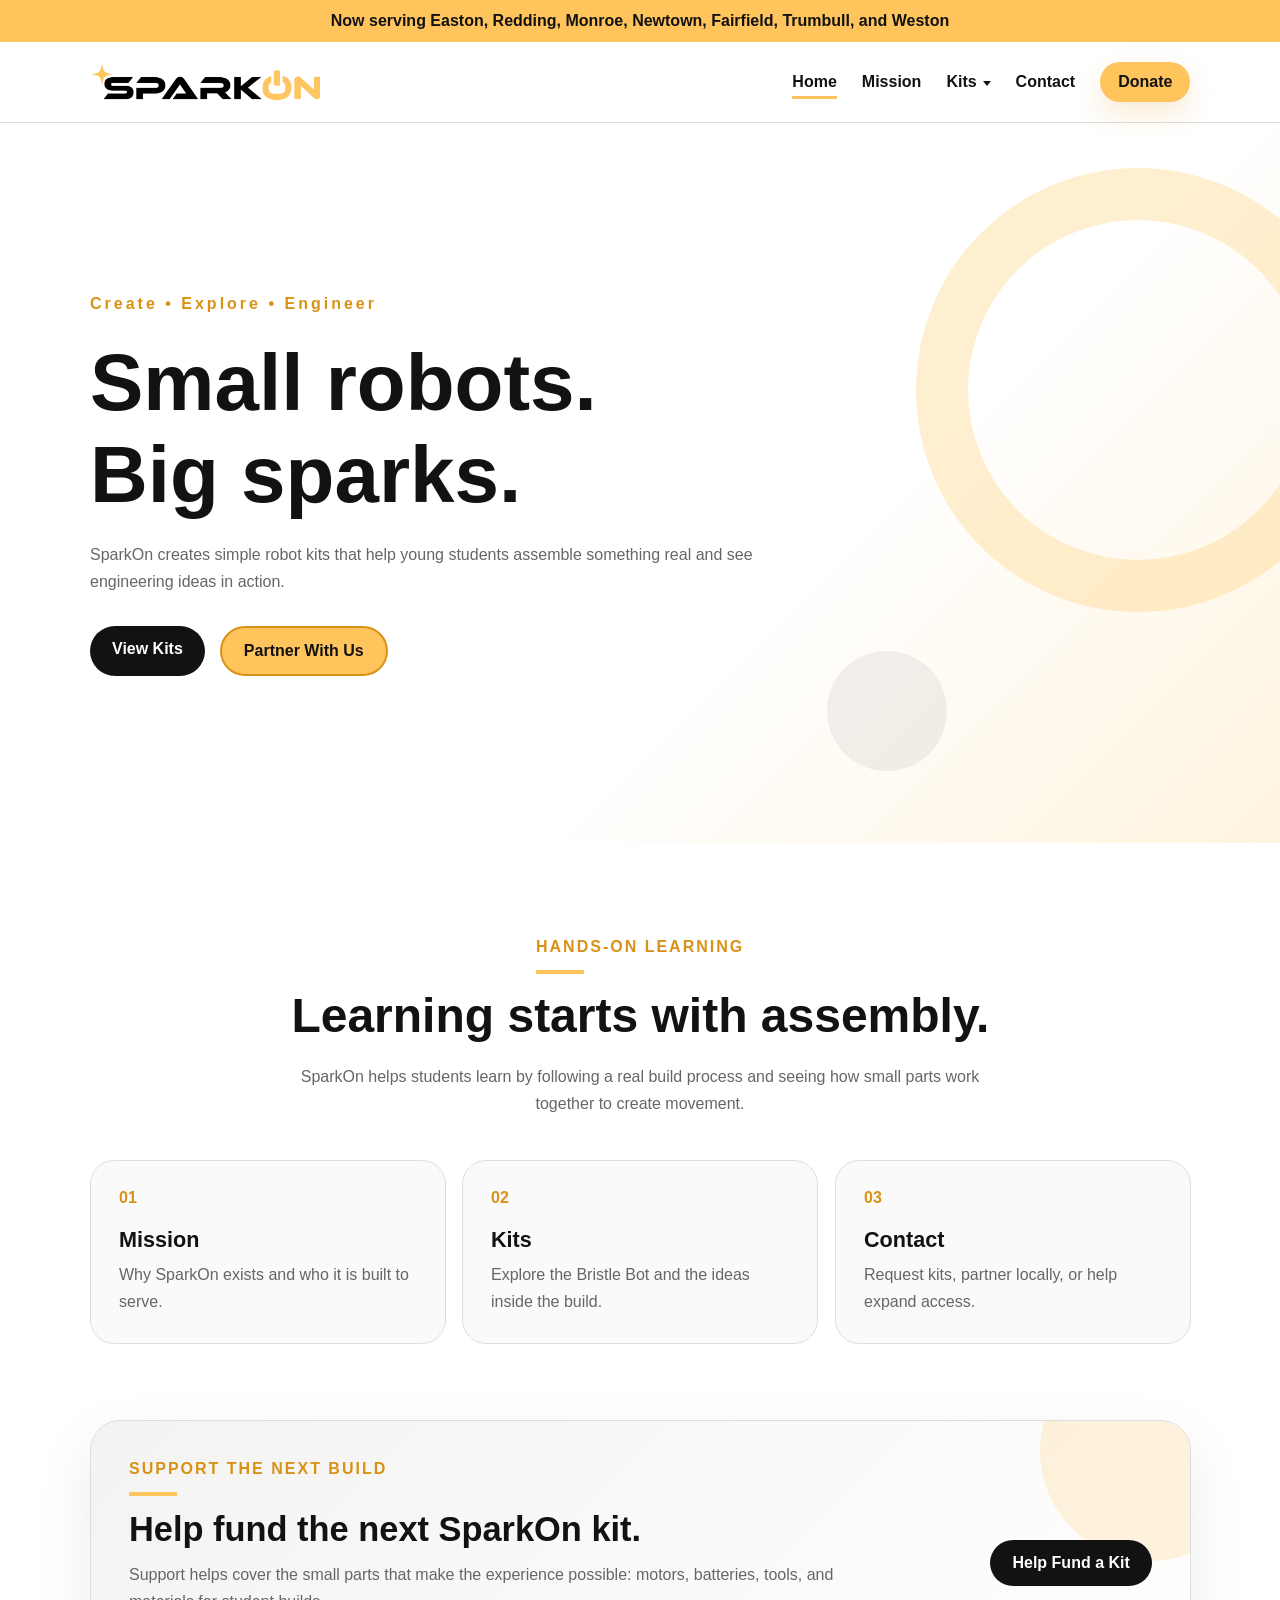
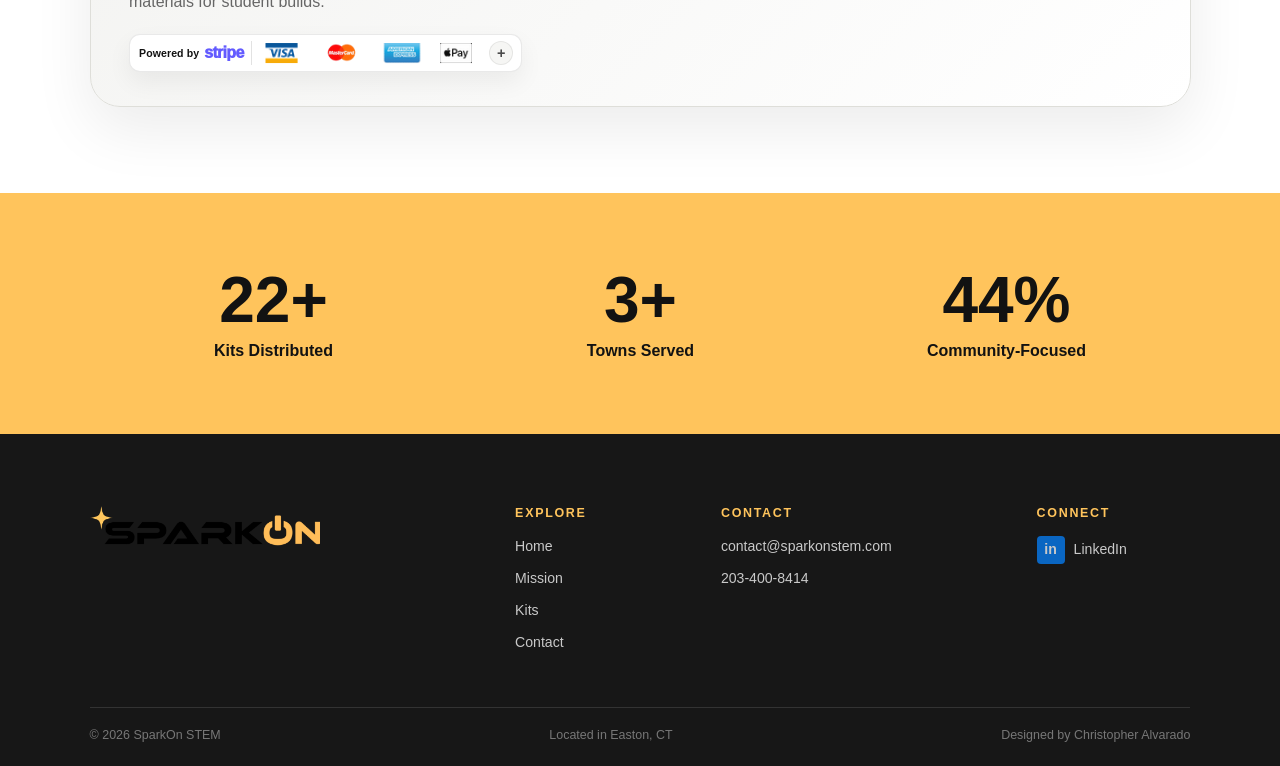
==== commit 6c1fffc3: "Add files via upload" ====
--- a/index.html
+++ b/index.html
@@ -5,7 +5,9 @@
 <meta name="viewport" content="width=device-width, initial-scale=1.0">
 <title>SparkOn STEM | Home</title>
 <script>try{if(sessionStorage.getItem("sparkonPageTransition")==="1"){document.documentElement.classList.add("transition-preload");document.documentElement.style.background="#ffc45c";}}catch(e){}</script>
-<link rel="stylesheet" href="styles.css?v=48">
+<link rel="icon" type="image/png" href="sparkon-icon.png?v=2">
+<link rel="apple-touch-icon" href="sparkon-icon.png?v=2">
+<link rel="stylesheet" href="styles.css?v=56">
 </head>
 <body>
 <section class="sponsor-strip">Now serving Easton, Redding, Monroe, Newtown, Fairfield, Trumbull, and Weston</section>
@@ -13,7 +15,7 @@
 <a class="logo" href="index.html" aria-label="SparkOn home">
 <img src="sparkon-logo.png?v=2" alt="SparkOn" width="354" height="354">
 </a>
-<button id="menuBtn" class="menu-btn" aria-label="Open navigation">☰</button>
+<button id="menuBtn" class="menu-btn" aria-label="Open navigation" aria-controls="navMenu" aria-expanded="false">☰</button>
 <nav id="navMenu">
 <a class="active" href="index.html">Home</a>
 <a href="mission.html">Mission</a>
@@ -25,6 +27,7 @@
 </div>
 </div>
 <a href="contact.html">Contact</a>
+<a class="nav-donate" href="https://buy.stripe.com/5kQaEY0DTfpX9EY1y68IU00" target="_blank" rel="noopener noreferrer">Donate</a>
 </nav>
 </header>
 
@@ -33,7 +36,7 @@
 <div class="hero-content">
 <p class="eyebrow">Create • Explore • Engineer</p>
 <h1>Small robots.<br>Big sparks.</h1>
-<p>SparkOn creates simple robot kits that help young students assemble a working prototype and see engineering ideas in action.</p>
+<p>SparkOn creates simple robot kits that help young students assemble something real and see engineering ideas in action.</p>
 <div class="hero-buttons">
 <a class="btn primary" href="kits.html">View Kits</a>
 <a class="btn secondary" href="contact.html">Partner With Us</a>
@@ -71,7 +74,7 @@
 
 <section class="stats">
 <div><span data-count="50" data-suffix="+">0</span><p>Kits Distributed</p></div>
-<div><span data-count="3" data-suffix="+">0</span><p>Organization Partners</p></div>
+<div><span data-count="7" data-suffix="+">0</span><p>Towns Served</p></div>
 <div><span data-count="100" data-suffix="%">0</span><p>Community-Focused</p></div>
 </section>
 </main>
@@ -85,8 +88,8 @@
 <div class="footer-column"><h3>Contact</h3><a href="mailto:contact@sparkonstem.com?subject=SparkOn%20STEM%20Inquiry">contact@sparkonstem.com</a><a href="tel:+12034008414">203-400-8414</a></div>
 <div class="footer-column"><h3>Connect</h3><a class="footer-social" href="https://www.linkedin.com/company/sparkonstem/?viewAsMember=true" target="_blank" rel="noopener noreferrer"><span class="linkedin-icon" aria-hidden="true">in</span><span>LinkedIn</span></a></div>
 </div>
-<div class="footer-bottom"><span>© 2026 SparkOn STEM</span><span>Designed by Christopher Alvarado</span></div>
+<div class="footer-bottom"><span>© 2026 SparkOn STEM</span><span>Located in Easton, CT</span><span>Designed by Christopher Alvarado</span></div>
 </footer>
-<script src="script.js?v=30"></script>
+<script src="script.js?v=31"></script>
 </body>
 </html>
--- a/styles.css
+++ b/styles.css
@@ -101,6 +101,25 @@
 nav a:hover::after,
 nav a.active::after{
 transform:scaleX(1);
+}
+
+.nav-donate{
+padding:11px 18px;
+border-radius:999px;
+background:var(--yellow);
+color:var(--black);
+box-shadow:0 12px 28px rgba(217,145,22,.18);
+transition:transform .2s ease,box-shadow .2s ease,background .2s ease;
+}
+
+.nav-donate::after{
+display:none;
+}
+
+.nav-donate:hover{
+transform:translateY(-2px);
+background:#ffd071;
+box-shadow:0 16px 34px rgba(217,145,22,.26);
 }
 
 .nav-dropdown{
@@ -257,6 +276,16 @@
 color:var(--gray);
 }
 
+a:focus-visible,
+button:focus-visible,
+summary:focus-visible,
+input:focus-visible,
+textarea:focus-visible{
+outline:3px solid rgba(217,145,22,.65);
+outline-offset:4px;
+border-radius:10px;
+}
+
 .hero-buttons{
 display:flex;
 gap:15px;
@@ -301,6 +330,94 @@
 display:flex;
 align-items:center;
 justify-content:center;
+}
+
+.mission-focus{
+padding:96px 7%;
+background:var(--light-gray);
+display:grid;
+grid-template-columns:minmax(0,.92fr) minmax(0,1.08fr);
+gap:44px;
+align-items:center;
+position:relative;
+overflow:hidden;
+}
+
+.mission-focus::before{
+content:"";
+position:absolute;
+width:320px;
+height:320px;
+right:-110px;
+top:-120px;
+border-radius:50%;
+border:48px solid rgba(255,196,92,.24);
+pointer-events:none;
+}
+
+.mission-focus-copy,
+.mission-sparks{
+position:relative;
+z-index:1;
+}
+
+.mission-focus-copy p:not(.section-label){
+max-width:650px;
+font-size:1.05rem;
+}
+
+.mission-sparks{
+display:grid;
+grid-template-columns:repeat(3,minmax(0,1fr));
+gap:14px;
+}
+
+.mission-sparks article{
+min-height:230px;
+padding:24px;
+border-radius:28px;
+background:var(--white);
+border:1px solid var(--line);
+box-shadow:0 20px 54px rgba(18,18,18,.07);
+transition:transform .24s ease,border-color .24s ease,box-shadow .24s ease;
+}
+
+.mission-sparks article:nth-child(2){
+transform:none;
+}
+
+.mission-sparks article:hover{
+transform:translateY(-6px);
+border-color:rgba(217,145,22,.5);
+box-shadow:0 26px 70px rgba(18,18,18,.11);
+}
+
+.mission-sparks article:nth-child(2):hover{
+transform:translateY(-6px);
+}
+
+.mission-sparks span{
+display:inline-flex;
+align-items:center;
+justify-content:center;
+width:42px;
+height:42px;
+border-radius:50%;
+background:var(--yellow);
+color:var(--black);
+font-weight:900;
+font-size:.85rem;
+margin-bottom:20px;
+}
+
+.mission-sparks h3{
+font-size:1.22rem;
+margin-bottom:10px;
+}
+
+.mission-sparks p{
+font-size:.94rem;
+line-height:1.6;
 }
 
 .founder-section{
@@ -342,6 +459,30 @@
 background:rgba(18,18,18,.08);
 }
 
+.founder-photo-real{
+padding:0;
+background:var(--light-gray);
+align-items:stretch;
+justify-content:stretch;
+}
+
+.founder-photo-real::after{
+display:none;
+}
+
+.founder-photo-real picture,
+.founder-photo-real img{
+display:block;
+width:100%;
+height:100%;
+}
+
+.founder-photo-real img{
+min-height:430px;
+object-fit:cover;
+object-position:center 34%;
+}
+
 .founder-copy{
 max-width:760px;
 }
@@ -354,6 +495,31 @@
 
 .founder-copy p:not(.section-label):not(.founder-title){
 margin-bottom:16px;
+}
+
+.founder-link{
+display:inline-flex;
+align-items:center;
+gap:10px;
+margin-top:8px;
+padding:12px 16px;
+border-radius:999px;
+background:var(--black);
+color:var(--white);
+text-decoration:none;
+font-weight:900;
+box-shadow:0 16px 36px rgba(18,18,18,.12);
+transition:transform .2s ease,background .2s ease;
+}
+
+.founder-link:hover{
+transform:translateY(-2px);
+background:#2a2a2a;
+}
+
+.founder-link .linkedin-icon{
+background:var(--yellow);
+color:var(--black);
 }
 
 .stats{
@@ -1119,39 +1285,46 @@
 transform:translateY(18px) scale(.98);
 overflow:hidden;
 border-radius:22px;
-background:
-linear-gradient(135deg,rgba(255,196,92,.92),rgba(255,244,223,.98)),
-repeating-linear-gradient(45deg,rgba(18,18,18,.06) 0 10px,rgba(255,255,255,.12) 10px 20px);
+background:var(--black);
 border:1px solid rgba(217,145,22,.28);
-padding:0 26px;
+padding:0;
 transition:max-height .55s cubic-bezier(.16,1,.3,1),opacity .35s ease,transform .5s cubic-bezier(.16,1,.3,1),margin-top .35s ease,padding .35s ease;
 }
 
 .instruction-step:hover .step-photo,
 .instruction-step:focus-within .step-photo{
-max-height:220px;
+max-height:330px;
 opacity:1;
 transform:translateY(0) scale(1);
-margin-top:22px;
-padding:26px;
+margin-top:16px;
+padding:0;
 }
 
 .step-photo{
-display:flex;
-flex-direction:column;
-align-items:center;
-justify-content:center;
-text-align:center;
+position:relative;
+display:block;
+width:min(100%,480px);
+margin-left:auto;
+margin-right:auto;
+box-shadow:inset 0 0 0 1px rgba(255,255,255,.08);
 }
 
 .step-photo::before{
-content:"";
-width:52px;
-height:52px;
-border-radius:18px;
-background:rgba(18,18,18,.12);
-box-shadow:inset 0 0 0 2px rgba(18,18,18,.12);
-margin-bottom:14px;
+display:none;
+}
+
+.step-photo picture,
+.step-photo img{
+display:block;
+width:100%;
+}
+
+.step-photo img{
+width:100%;
+height:auto;
+object-fit:cover;
+background:#252525;
+filter:saturate(1.01);
 }
 
 .step-photo strong{
@@ -1161,7 +1334,18 @@
 }
 
 .step-photo small{
-color:rgba(18,18,18,.68);
+position:absolute;
+left:18px;
+right:18px;
+bottom:16px;
+display:inline-flex;
+width:fit-content;
+max-width:calc(100% - 36px);
+padding:9px 12px;
+border-radius:999px;
+background:rgba(18,18,18,.76);
+backdrop-filter:blur(8px);
+color:var(--white);
 font-weight:800;
 line-height:1.45;
 }
@@ -1371,6 +1555,20 @@
 background:var(--white);
 border:1px solid var(--line);
 color:var(--black);
+border-radius:14px;
+font:inherit;
+transition:border-color .2s ease,box-shadow .2s ease;
+}
+
+textarea{
+min-height:150px;
+resize:vertical;
+}
+
+input:focus,
+textarea:focus{
+border-color:var(--yellow-dark);
+box-shadow:0 0 0 4px rgba(255,196,92,.25);
 }
 
 footer{
@@ -1570,14 +1768,17 @@
 }
 
 @media (max-width:800px){
-h1{font-size:3.5rem;}
-h2{font-size:2.3rem;}
+h1{font-size:clamp(2.75rem,12vw,3.5rem);line-height:1.02;}
+h2{font-size:clamp(2rem,8vw,2.3rem);line-height:1.08;}
+.sponsor-strip{font-size:.9rem;padding:10px 5%;}
 .navbar{padding:14px 5%;flex-wrap:wrap;}
 .logo{width:190px;height:32px;}
 .logo img{width:292px;height:292px;left:-46px;top:-130px;}
-.menu-btn{display:block;background:var(--yellow);font-size:1.25rem;padding:8px 12px;}
+.menu-btn{display:block;background:var(--yellow);font-size:1.25rem;padding:8px 12px;border:0;border-radius:12px;line-height:1;cursor:pointer;}
 nav{display:none;width:100%;flex-direction:column;gap:8px;padding:18px 0 4px;}
 nav.open{display:flex;}
+nav a{width:100%;padding:11px 0;}
+.nav-donate{width:100%;text-align:center;padding:13px 16px;margin-top:4px;}
 .nav-dropdown{width:100%;display:block;}
 .nav-dropdown>a{width:100%;justify-content:space-between;}
 .dropdown-menu{
@@ -1597,7 +1798,11 @@
 .nav-dropdown:hover .dropdown-menu,
 .nav-dropdown:focus-within .dropdown-menu{transform:none;}
 .dropdown-menu a{padding:10px 14px;}
-.grid-section,.page-cards,.kit-feature,.support-section,.video-feature,.founder-section,.learning-grid,.kits-hero{grid-template-columns:1fr;}
+.grid-section,.page-cards,.kit-feature,.support-section,.video-feature,.founder-section,.learning-grid,.kits-hero,.mission-focus,.mission-sparks{grid-template-columns:1fr;}
+.mission-sparks article,
+.mission-sparks article:nth-child(2){transform:none;}
+.mission-sparks article:hover,
+.mission-sparks article:nth-child(2):hover{transform:translateY(-4px);}
 .home-support{width:auto;margin:0 5% 70px;padding:30px;align-items:flex-start;flex-direction:column;}
 .support-section{width:auto;margin:70px 5%;padding:30px;}
 .home-support h2{font-size:2rem;}
@@ -1606,6 +1811,7 @@
 .kit-modal-window{padding:32px 22px 24px;border-radius:26px;}
 .kit-modal-window h2{font-size:1.95rem;}
 .founder-photo{min-height:330px;}
+.founder-photo-real img{min-height:330px;}
 .stats{grid-template-columns:1fr;gap:35px;}
 .kit-feature{gap:30px;}
 .kits-hero{gap:34px;min-height:auto;padding-top:64px;padding-bottom:70px;}
@@ -1618,3 +1824,58 @@
 .footer-main{grid-template-columns:1fr 1fr;gap:42px 28px;}
 .footer-bottom{flex-direction:column;gap:8px;}
 }
+
+@media (max-width:520px){
+.hero,
+.page-hero,
+.home-intro,
+.grid-section,
+.learning-section,
+.video-feature,
+.contact-section,
+.faq-section,
+.coming-soon-page{
+padding-left:5%;
+padding-right:5%;
+}
+.hero{min-height:68vh;padding-top:68px;padding-bottom:74px;}
+.hero-buttons,
+.kit-actions{
+width:100%;
+flex-direction:column;
+align-items:stretch;
+}
+.btn,
+.kit-actions .btn{
+width:100%;
+text-align:center;
+}
+.page-card,
+.support-section,
+.home-support,
+.instruction-step{
+border-radius:22px;
+}
+.payment-trust{gap:7px;}
+.payment-logo{width:34px;height:24px;}
+.stripe-secure{font-size:.72rem;}
+.founder-link{width:100%;justify-content:center;}
+.step-photo img{height:230px;}
+.footer-main{grid-template-columns:1fr;}
+}
+
+@media (prefers-reduced-motion:reduce){
+*,
+*::before,
+*::after{
+animation-duration:.01ms!important;
+animation-iteration-count:1!important;
+scroll-behavior:auto!important;
+transition-duration:.01ms!important;
+}
+.reveal{
+opacity:1!important;
+transform:none!important;
+filter:none!important;
+}
+}
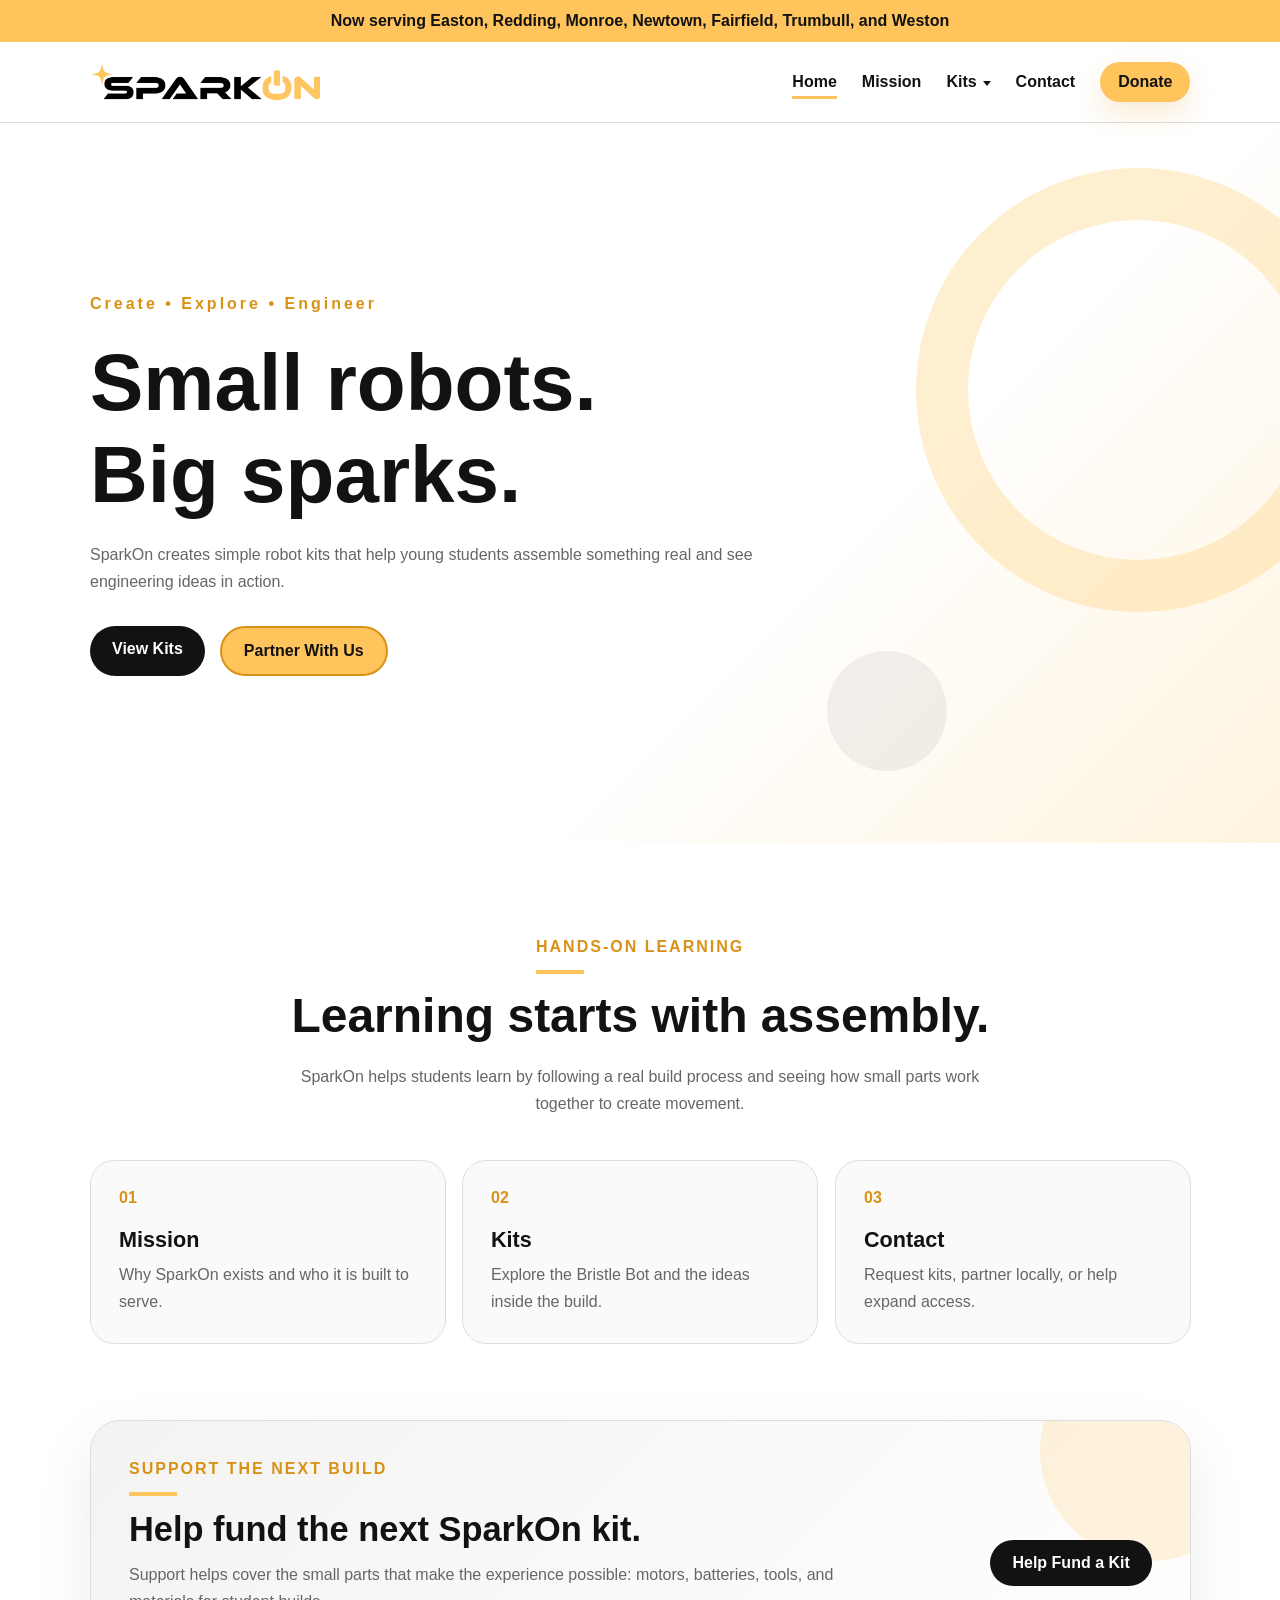
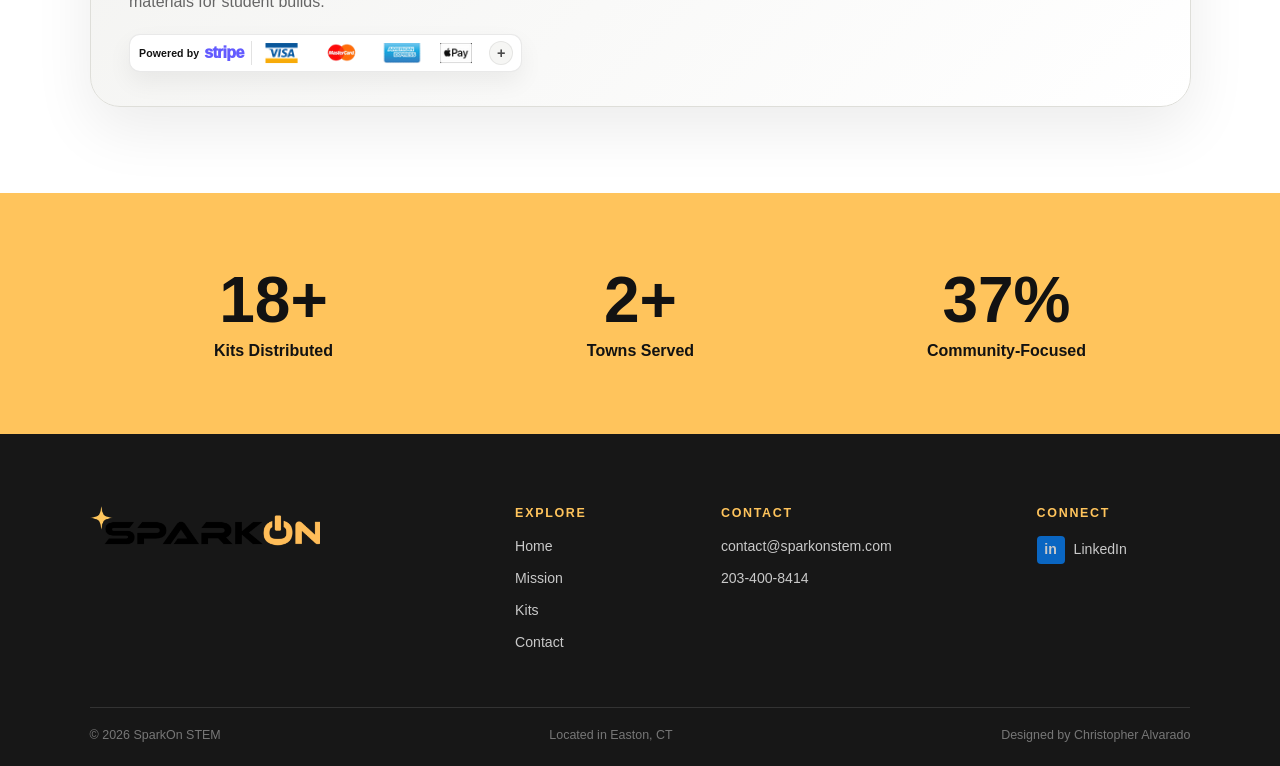
==== commit 7b72989f: "Add files via upload" ====
--- a/index.html
+++ b/index.html
@@ -7,7 +7,7 @@
 <script>try{if(sessionStorage.getItem("sparkonPageTransition")==="1"){document.documentElement.classList.add("transition-preload");document.documentElement.style.background="#ffc45c";}}catch(e){}</script>
 <link rel="icon" type="image/png" href="sparkon-icon.png?v=2">
 <link rel="apple-touch-icon" href="sparkon-icon.png?v=2">
-<link rel="stylesheet" href="styles.css?v=56">
+<link rel="stylesheet" href="styles.css?v=57">
 </head>
 <body>
 <section class="sponsor-strip">Now serving Easton, Redding, Monroe, Newtown, Fairfield, Trumbull, and Weston</section>
@@ -90,6 +90,6 @@
 </div>
 <div class="footer-bottom"><span>© 2026 SparkOn STEM</span><span>Located in Easton, CT</span><span>Designed by Christopher Alvarado</span></div>
 </footer>
-<script src="script.js?v=31"></script>
+<script src="script.js?v=32"></script>
 </body>
 </html>
--- a/styles.css
+++ b/styles.css
@@ -1863,19 +1863,3 @@
 .step-photo img{height:230px;}
 .footer-main{grid-template-columns:1fr;}
 }
-
-@media (prefers-reduced-motion:reduce){
-*,
-*::before,
-*::after{
-animation-duration:.01ms!important;
-animation-iteration-count:1!important;
-scroll-behavior:auto!important;
-transition-duration:.01ms!important;
-}
-.reveal{
-opacity:1!important;
-transform:none!important;
-filter:none!important;
-}
-}
